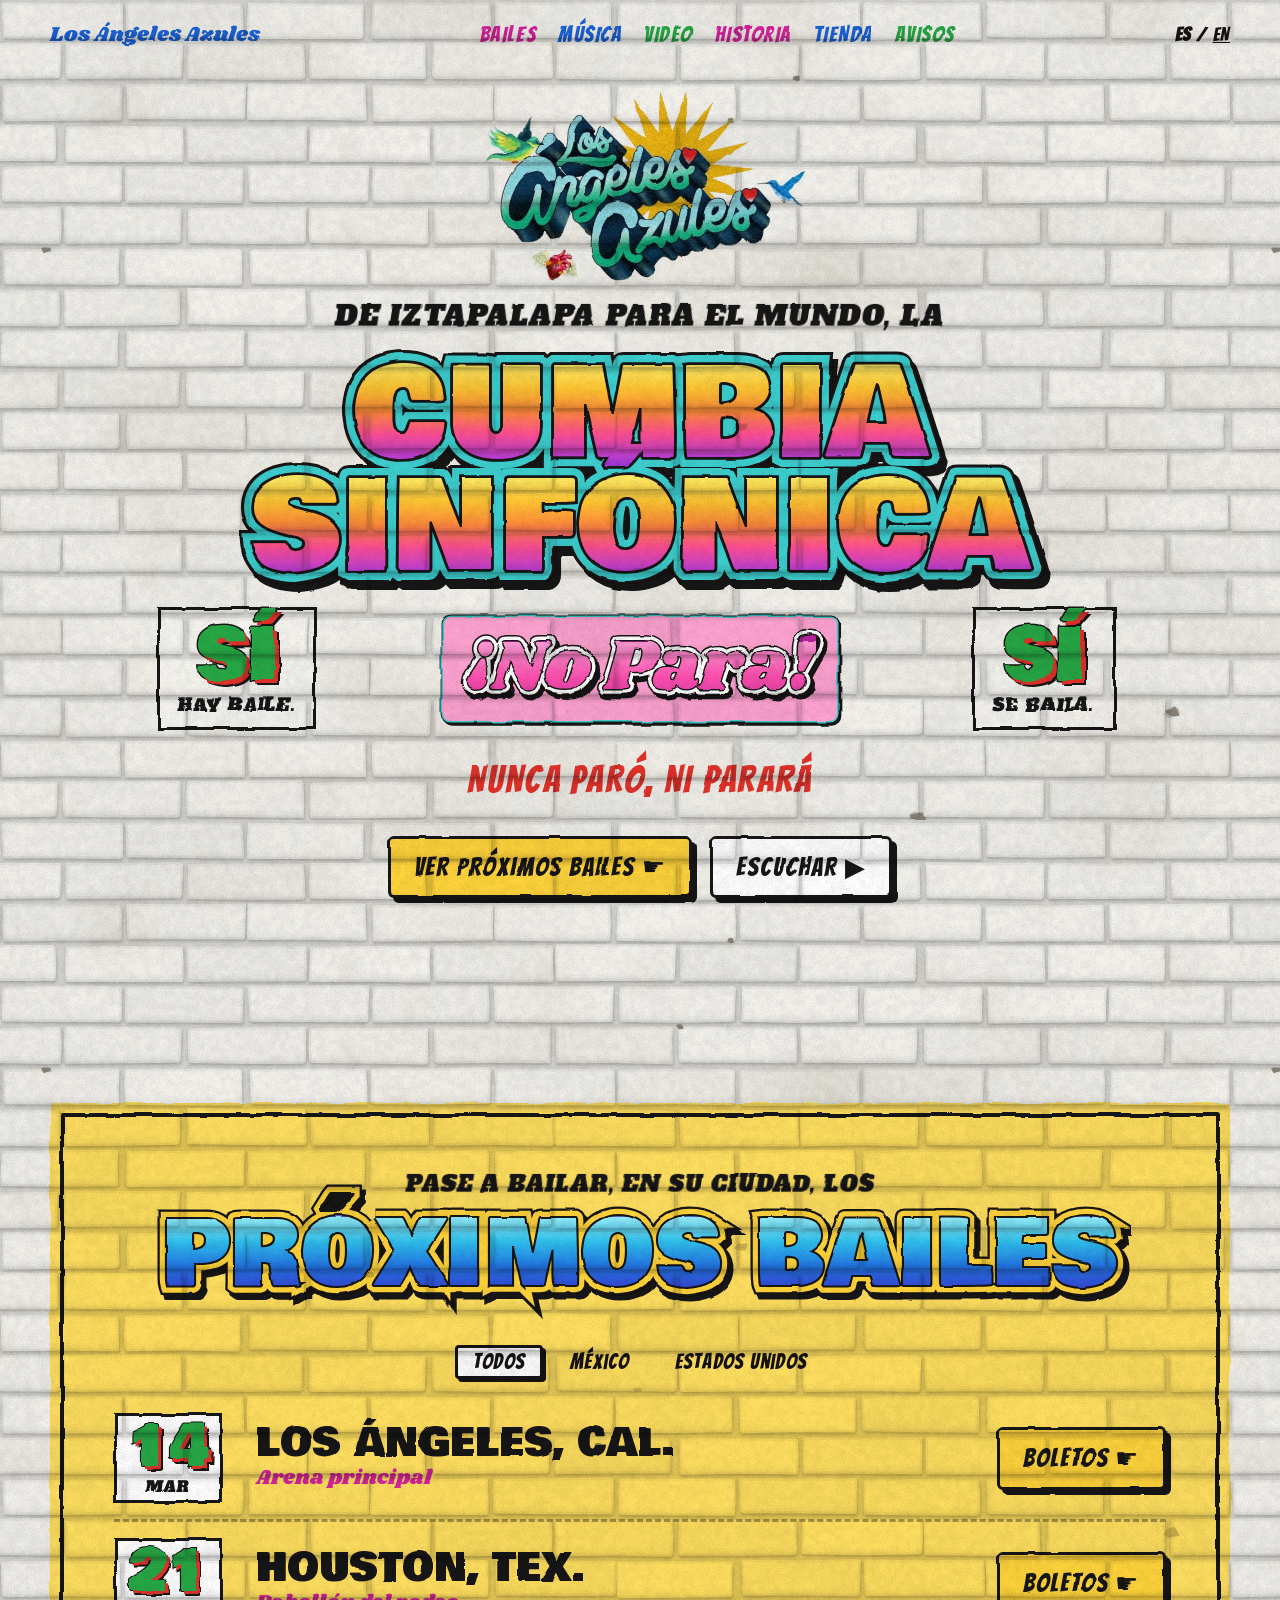
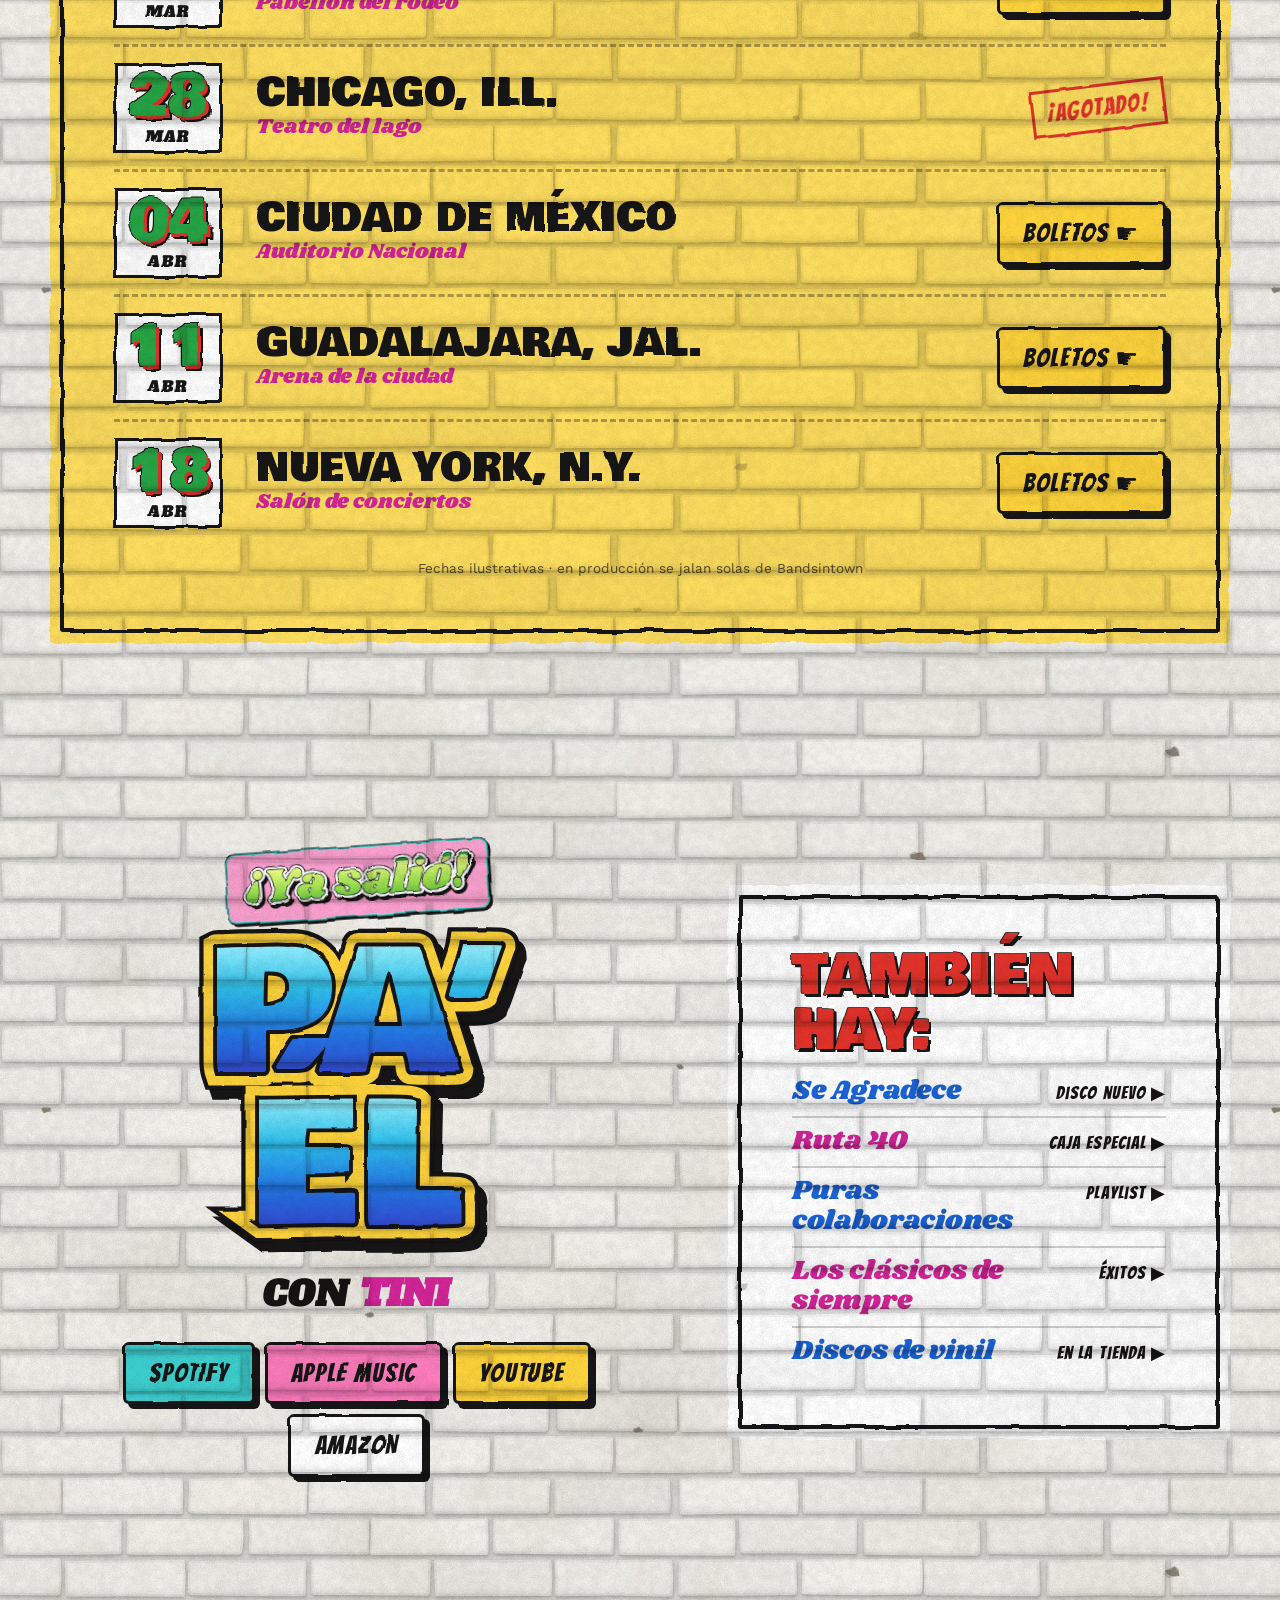
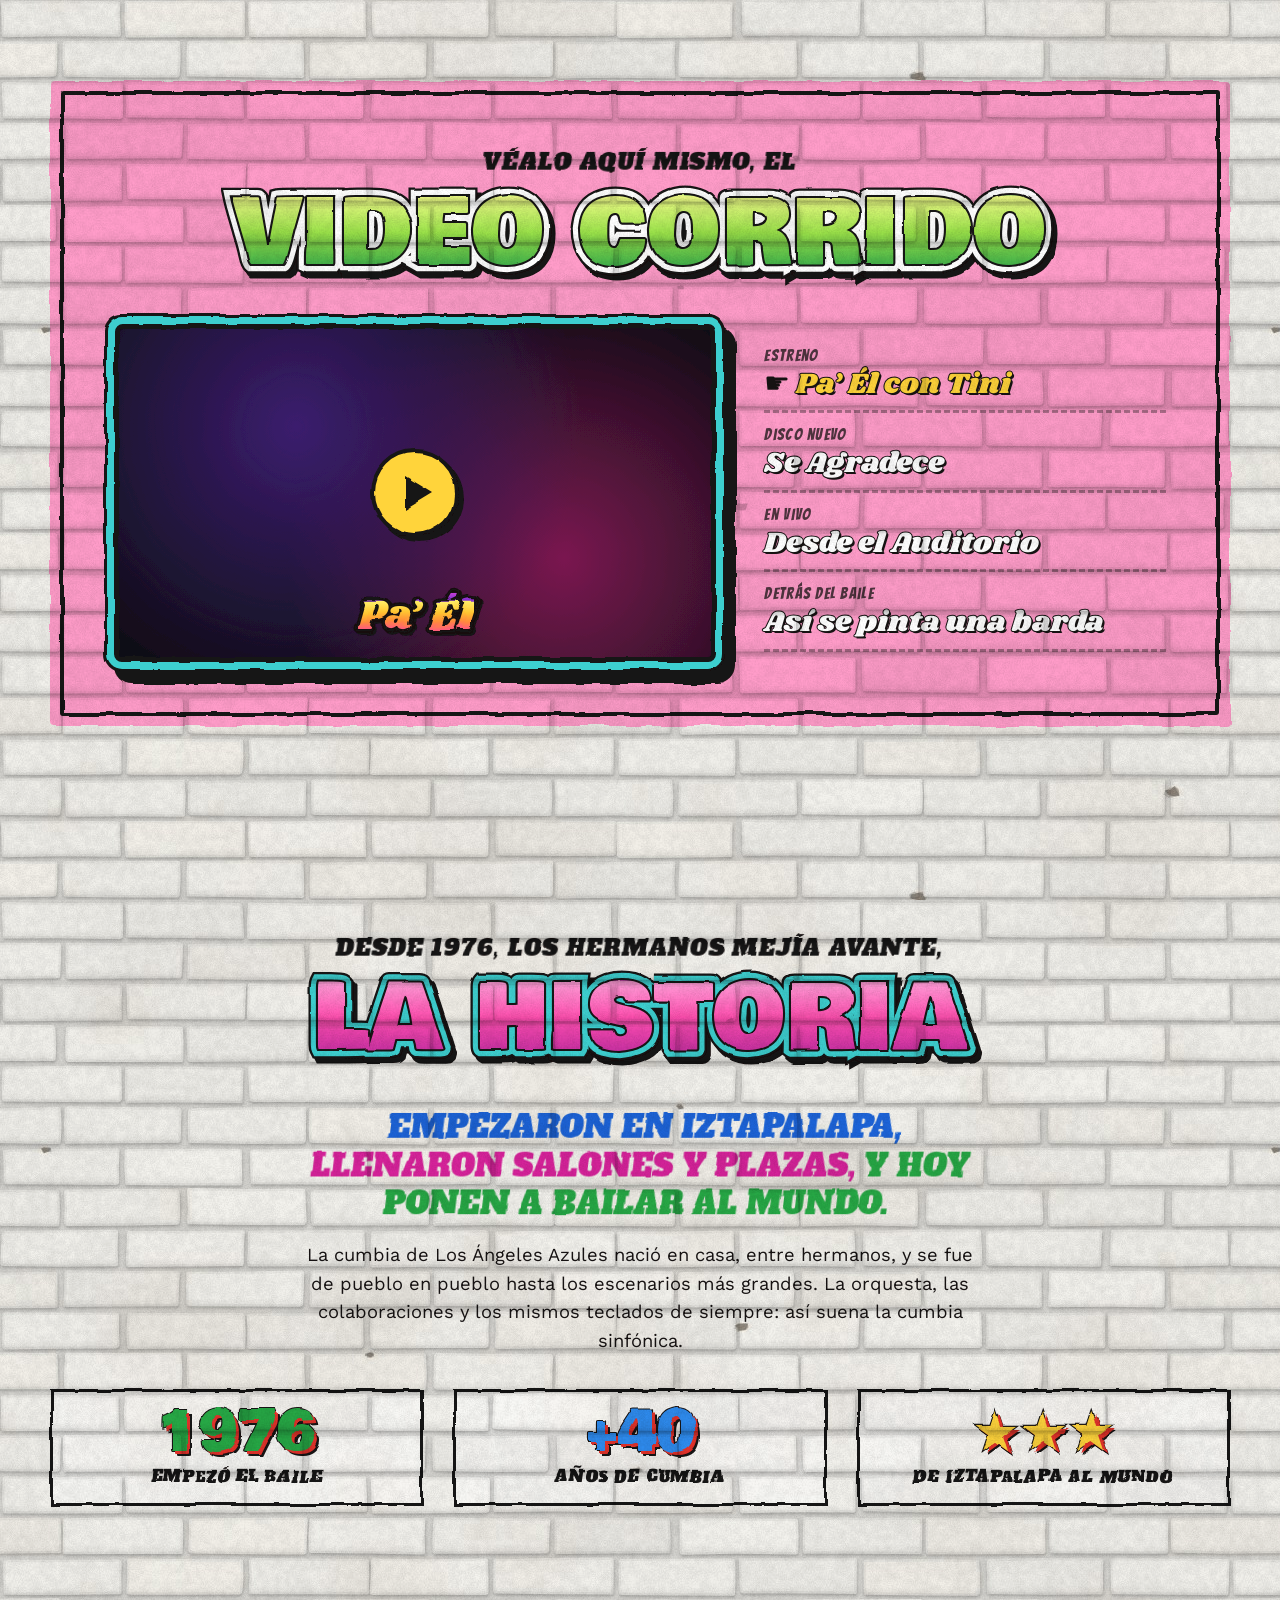
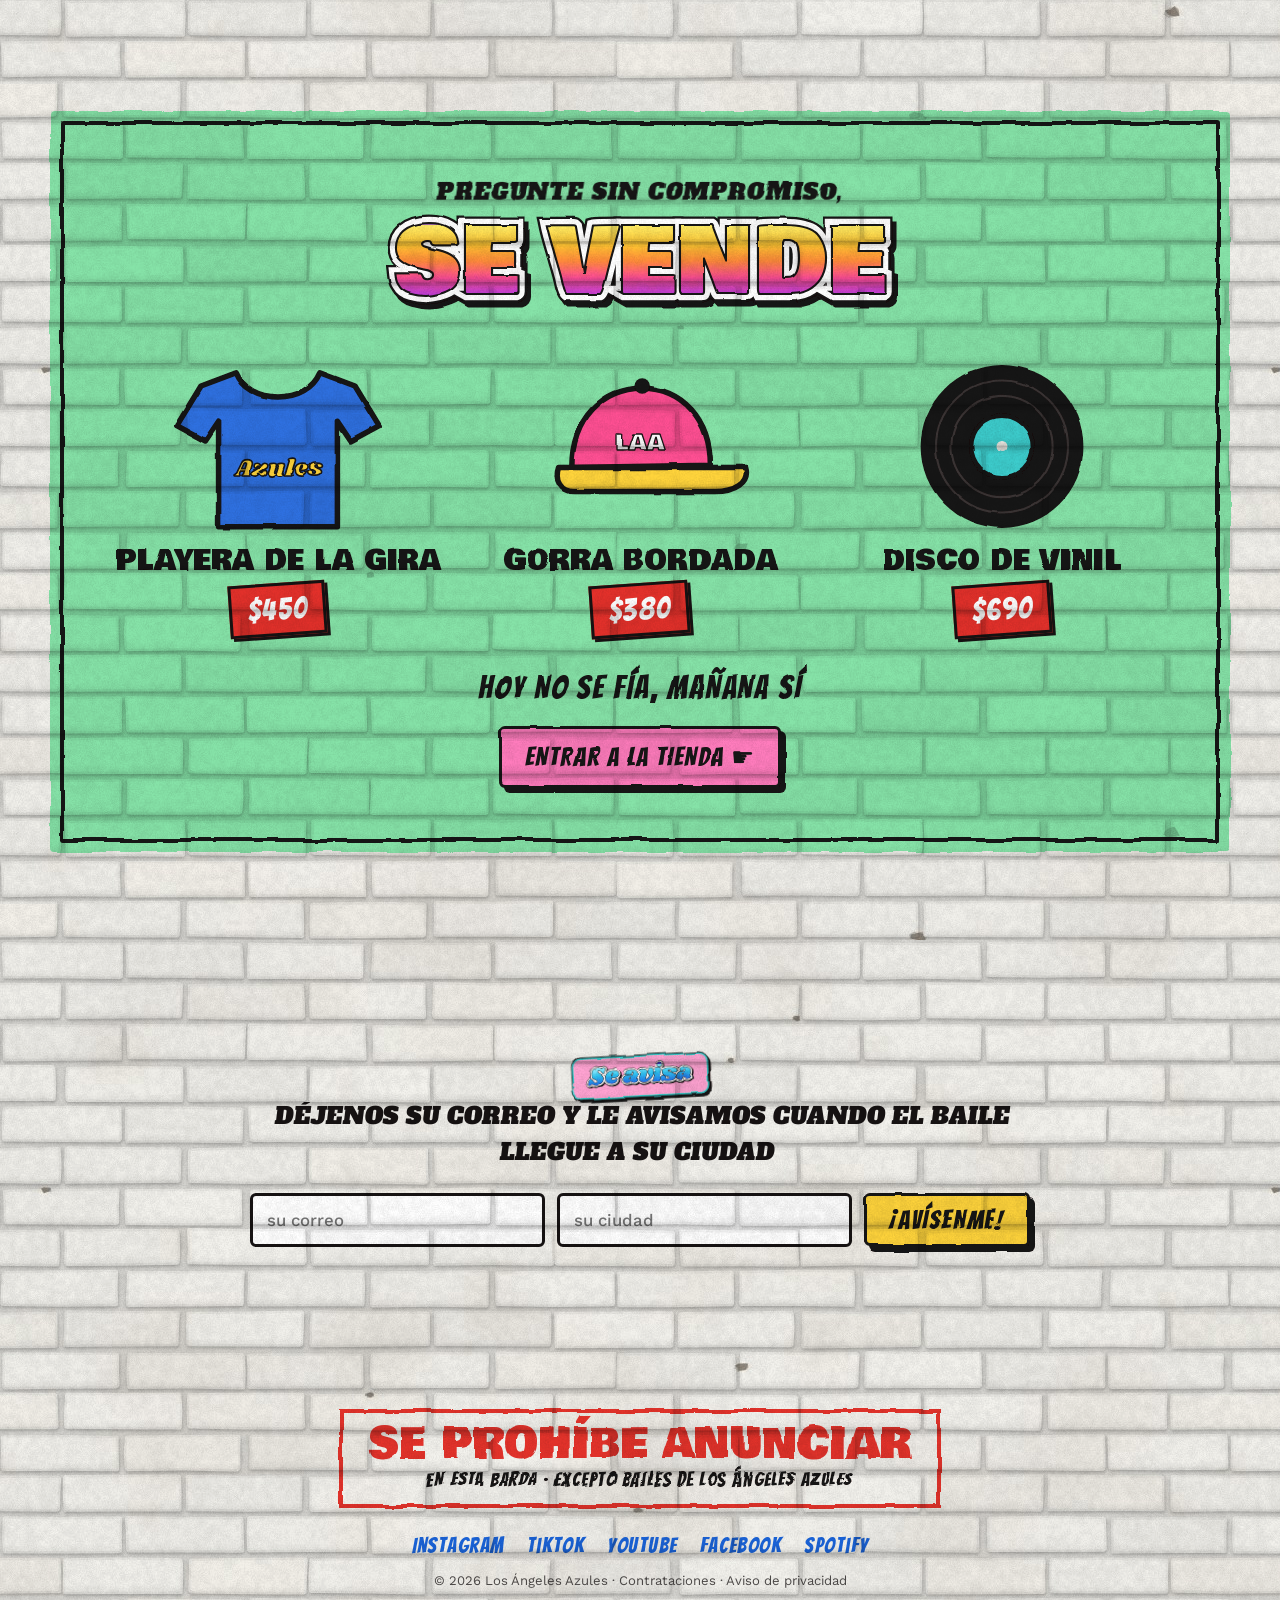
==== propuesta/barda-blanca.html @ 6b28e4bb "Propuesta de rediseño: tres direcciones de rótulo de barda - A: Calle del pueblo (index.html) - B: B" ====
<!doctype html>
<html lang="es">
<head>
<meta charset="utf-8">
<meta name="viewport" content="width=device-width,initial-scale=1">
<title>Los Ángeles Azules · Barda blanca</title>
<meta name="description" content="Propuesta B: rótulo de lettering popular sobre barda encalada.">
<link rel="preconnect" href="https://fonts.googleapis.com">
<link rel="preconnect" href="https://fonts.gstatic.com" crossorigin>
<link href="https://fonts.googleapis.com/css2?family=Alfa+Slab+One&family=Bangers&family=Bowlby+One&family=Shrikhand&family=Work+Sans:wght@400;500;700&display=swap" rel="stylesheet">
<style>
:root{
  --k:#161212; --cian:#3ccfcf; --verde:#27a845; --rojo:#e3302a; --rosa:#ff7cbd; --magenta:#d6249a;
  --morado:#6d2fc0; --amarillo:#ffd43a; --naranja:#ff8a1f; --cal:#f2f0ea;
  --fuego:linear-gradient(180deg,#fff06a 0%,#ffc531 24%,#ff8a3a 44%,#ff4f93 64%,#c03ed6 84%,#7b2fd0 100%);
  --mar:linear-gradient(180deg,#9bf3ff 0%,#2fc3f0 30%,#2377e8 60%,#3b2fc9 100%);
  --rosado:linear-gradient(180deg,#ff9fd8 0%,#ff4fb0 45%,#b5249c 100%);
  --lima:linear-gradient(180deg,#f3ff8a 0%,#9be24a 45%,#1f9e4a 100%);
}
*{box-sizing:border-box;margin:0;padding:0}
html{scroll-behavior:smooth}
body{position:relative;background:var(--cal);color:var(--k);font-family:"Work Sans",system-ui,sans-serif;line-height:1.55;overflow-x:hidden}
.muro-listo body{background:var(--muro) 0 0/var(--tw) var(--th)}
/* el relieve del muro se multiplica sobre todo lo pintado */
.relieve{position:absolute;inset:0;pointer-events:none;z-index:40;mix-blend-mode:multiply}
.muro-listo .relieve{background:var(--relieve) 0 0/var(--tw) var(--th)}
a{color:inherit}
img{max-width:100%;display:block}
.sr{position:absolute;width:1px;height:1px;overflow:hidden;clip:rect(0 0 0 0)}
:focus-visible{outline:4px dashed var(--magenta);outline-offset:4px}

/* ---------- Rótulo por capas ---------- */
.rotulo{--o:.085em;--b:var(--cian);--g:var(--fuego);--lh:.92em;
  display:grid;justify-items:center;text-align:center;font-family:"Bowlby One",sans-serif;font-weight:400;
  text-transform:uppercase;line-height:var(--lh);letter-spacing:.015em;padding:.14em .16em;filter:url(#mano)}
.rotulo>span{grid-area:1/1;position:relative}
.r-sombra{color:var(--k);-webkit-text-stroke:calc(var(--o)*2.5) var(--k);transform:translate(.045em,.06em)}
.r-borde{color:var(--k);-webkit-text-stroke:calc(var(--o)*2.5) var(--k)}
.r-filo{color:var(--b);-webkit-text-stroke:calc(var(--o)*1.9) var(--b)}
.r-linea{color:var(--k);-webkit-text-stroke:calc(var(--o)*.55) var(--k)}
.r-relleno{background:var(--g) 0 .03em/100% var(--lh) repeat-y;-webkit-background-clip:text;background-clip:text;color:transparent}
.rotulo.script{font-family:"Shrikhand",cursive;text-transform:none;letter-spacing:0;--o:.07em;--b:#fff;--g:var(--rosado);--lh:1.1em}
.rotulo.script .r-relleno{background-position:0 .18em}

/* letras de apoyo */
.serif{font-family:"Alfa Slab One",serif;text-transform:uppercase;letter-spacing:.04em;transform:skewX(-9deg);display:inline-block;filter:url(#mano)}
.casual{font-family:"Bangers",cursive;letter-spacing:.06em;text-transform:uppercase;color:var(--rojo);filter:url(#mano)}
.no{font-family:"Bowlby One";color:var(--verde);-webkit-text-stroke:.04em var(--k);paint-order:stroke fill;text-shadow:.06em .06em 0 var(--rojo),.085em .085em 0 var(--k);line-height:1;filter:url(#mano)}

.boton{display:inline-block;font-family:"Bangers";font-size:clamp(1.25rem,2vw,1.6rem);letter-spacing:.07em;text-transform:uppercase;text-decoration:none;
  color:var(--k);background:var(--amarillo);border:3px solid var(--k);padding:.35em .9em .3em;box-shadow:5px 5px 0 var(--k);border-radius:6px;filter:url(#mano);
  transition:transform .15s,box-shadow .15s;cursor:pointer}
.boton:hover{transform:translate(-2px,-2px) rotate(-1deg);box-shadow:8px 8px 0 var(--k)}
.boton.blanco{background:#fff}.boton.rosa{background:var(--rosa)}.boton.cian{background:var(--cian)}

.envoltura{width:min(1180px,100% - 32px);margin-inline:auto}
section{position:relative;padding:clamp(56px,8vw,110px) 0}

/* paneles pintados a mano sobre la barda */
.panel{position:relative;padding:clamp(28px,5vw,64px)}
.panel::before{content:"";position:absolute;inset:0;z-index:-1;background:var(--p,#fff);filter:url(#orilla);border-radius:4px}
.panel.marco::after{content:"";position:absolute;inset:10px;z-index:-1;border:4px solid var(--k);filter:url(#orilla);border-radius:3px;pointer-events:none}

/* ---------- Encabezado ---------- */
.tope{display:flex;align-items:center;justify-content:space-between;gap:20px;padding:18px 0}
.tope nav{display:flex;flex-wrap:wrap;gap:4px 22px}
.tope nav a{font-family:"Bangers";font-size:1.35rem;letter-spacing:.07em;text-decoration:none;text-transform:uppercase;filter:url(#mano)}
.tope nav a:nth-child(3n+1){color:var(--magenta)}.tope nav a:nth-child(3n+2){color:#1a63d8}.tope nav a:nth-child(3n){color:var(--verde)}
.tope nav a:hover{text-decoration:underline;text-decoration-thickness:3px;text-underline-offset:5px}
.idioma{font-family:"Bangers";font-size:1.2rem;letter-spacing:.06em}
.marca-mini{font-family:"Shrikhand";font-size:1.3rem;text-decoration:none;color:#1a63d8;filter:url(#mano)}

/* ---------- Héroe ---------- */
.heroe{text-align:center;padding-top:20px}
.heroe .logo{width:min(330px,62vw);margin:0 auto 6px;filter:url(#mano) drop-shadow(0 0 0 transparent)}
.heroe .serif{font-size:clamp(1rem,2.4vw,1.75rem);color:var(--k)}
.heroe .grande{font-size:clamp(3rem,9.6vw,8.4rem);margin:.02em auto 0}
.heroe .fila{display:grid;grid-template-columns:1fr auto 1fr;align-items:center;gap:20px;margin-top:6px}
.caja{justify-self:center;text-align:center;padding:10px 18px 8px;border:3px solid var(--k);filter:url(#orilla);background:rgba(255,255,255,.35)}
.caja .no{font-size:clamp(2.6rem,5.6vw,4.8rem);display:block}
.caja small{display:block;font-family:"Alfa Slab One";font-size:clamp(.85rem,1.4vw,1.1rem);letter-spacing:.05em;text-transform:uppercase;transform:skewX(-8deg)}
.banda{background:#ffa3d2;border-radius:.45em;padding:.1em .7em .2em;box-shadow:0 0 0 .1em var(--cian),0 0 0 .15em var(--k),.12em .14em 0 .15em var(--k);filter:url(#orilla)}
.heroe .banda .rotulo{font-size:clamp(2.4rem,5.6vw,4.6rem)}
.heroe .casual{font-size:clamp(1.4rem,3vw,2.4rem);margin:.5em 0 .7em}
.ctas{display:flex;gap:18px;justify-content:center;flex-wrap:wrap}
.br-m{display:none}

/* ---------- Bailes ---------- */
.titular{text-align:center;margin-bottom:clamp(20px,3vw,36px)}
.titular .serif{font-size:clamp(.95rem,2vw,1.4rem)}
.titular .rotulo{font-size:clamp(2.4rem,7vw,6rem)}
#bailes .panel{--p:#ffdf5e}
.filtros{display:flex;justify-content:center;gap:10px;flex-wrap:wrap;margin-bottom:18px}
.filtros button{font-family:"Bangers";font-size:1.3rem;letter-spacing:.06em;background:none;border:3px solid transparent;padding:.15em .7em;cursor:pointer;color:var(--k);border-radius:4px}
.filtros button[aria-pressed="true"]{border-color:var(--k);background:#fff;box-shadow:3px 3px 0 var(--k)}
.baile{display:grid;grid-template-columns:auto 1fr auto;align-items:center;gap:clamp(14px,3vw,34px);padding:16px 0;border-bottom:3px dashed rgba(22,18,18,.35)}
.baile:last-child{border-bottom:0}
.fecha{width:clamp(78px,10vw,108px);text-align:center;border:3px solid var(--k);padding:4px 0 2px;background:#fff;filter:url(#orilla)}
.fecha .no{display:block;font-size:clamp(2.2rem,4.6vw,3.4rem)}
.fecha small{display:block;font-family:"Alfa Slab One";text-transform:uppercase;letter-spacing:.08em;font-size:.95rem;transform:skewX(-8deg)}
.baile h3{font-family:"Bowlby One";font-weight:400;text-transform:uppercase;font-size:clamp(1.3rem,3.2vw,2.4rem);line-height:1;filter:url(#mano)}
.baile p{font-family:"Shrikhand";color:var(--magenta);font-size:clamp(1rem,1.8vw,1.3rem)}
.agotado{font-family:"Bangers";font-size:1.5rem;letter-spacing:.06em;color:var(--rojo);border:3px solid var(--rojo);padding:.1em .6em;transform:rotate(-7deg);display:inline-block;filter:url(#mano)}
.nota{text-align:center;font-size:.85rem;opacity:.7;margin-top:14px}

/* ---------- Música ---------- */
.estreno{display:grid;grid-template-columns:1.1fr .9fr;gap:clamp(24px,5vw,70px);align-items:center}
.estreno .izq{text-align:center}
.estreno .banda{display:inline-block;transform:rotate(-4deg)}
.estreno .banda .rotulo{font-size:clamp(1.8rem,3.6vw,2.8rem)}
.estreno .titulo{font-size:clamp(4.6rem,13vw,10.5rem);--g:var(--mar);--b:var(--amarillo)}
.estreno .con{font-family:"Alfa Slab One";font-size:clamp(1.3rem,3vw,2.2rem);text-transform:uppercase;transform:skewX(-9deg);display:inline-block}
.estreno .con b{color:var(--magenta)}
.plataformas{display:flex;flex-wrap:wrap;gap:10px;justify-content:center;margin-top:20px}
.lista{--p:#fff}
.lista h3{font-family:"Bowlby One";font-weight:400;text-transform:uppercase;font-size:clamp(2.2rem,5vw,3.4rem);line-height:1;color:var(--rojo);-webkit-text-stroke:.03em var(--k);paint-order:stroke fill;text-shadow:.05em .05em 0 var(--k);filter:url(#mano)}
.lista ul{list-style:none;margin-top:10px}
.lista li a{display:flex;justify-content:space-between;align-items:baseline;gap:10px;padding:9px 0;text-decoration:none;border-bottom:2px solid rgba(22,18,18,.2)}
.lista li:last-child a{border:0}
.lista li span{font-family:"Shrikhand";font-size:clamp(1.25rem,2.4vw,1.7rem);line-height:1.1}
.lista li:nth-child(odd) span{color:#1a63d8}.lista li:nth-child(even) span{color:var(--magenta)}
.lista li em{font-style:normal;font-family:"Bangers";letter-spacing:.06em;font-size:1.1rem;white-space:nowrap}
.lista li a:hover span{text-decoration:underline}

/* ---------- Video ---------- */
#video .panel{--p:#ff9cc9}
.video-grid{display:grid;grid-template-columns:1.5fr 1fr;gap:clamp(20px,4vw,48px);align-items:center}
.pantalla{position:relative;z-index:45;aspect-ratio:16/9;background:#0f0d14;border:5px solid var(--k);box-shadow:0 0 0 7px var(--cian),0 0 0 10px var(--k),10px 12px 0 10px var(--k);border-radius:8px;overflow:hidden;display:grid;place-items:center;filter:url(#orilla)}
.pantalla::before{content:"";position:absolute;inset:0;background:radial-gradient(circle at 30% 30%,#3b1d6e,transparent 60%),radial-gradient(circle at 75% 70%,#7a1650,transparent 55%)}
.pantalla .play{position:relative;width:88px;height:88px;border-radius:50%;background:var(--amarillo);border:4px solid var(--k);display:grid;place-items:center;cursor:pointer;box-shadow:5px 5px 0 var(--k)}
.pantalla .play::after{content:"";border-left:28px solid var(--k);border-top:17px solid transparent;border-bottom:17px solid transparent;margin-left:8px}
.pantalla .rotulo{position:absolute;left:0;right:0;bottom:12px;font-size:clamp(1.6rem,3.4vw,2.6rem)}
.videos{list-style:none}
.videos button{width:100%;text-align:left;background:none;border:0;cursor:pointer;padding:10px 0;border-bottom:3px dashed rgba(22,18,18,.35);color:var(--k);font:inherit}
.videos small{display:block;font-family:"Bangers";letter-spacing:.08em;font-size:1rem;color:var(--k);opacity:.75}
.videos b{display:block;font-family:"Shrikhand";font-weight:400;font-size:clamp(1.3rem,2.6vw,1.8rem);line-height:1.1;color:#fff;-webkit-text-stroke:.07em var(--k);paint-order:stroke fill;text-shadow:.06em .07em 0 var(--k)}
.videos button[aria-current="true"] b{color:var(--amarillo)}
.videos button[aria-current="true"] b::before{content:"☛ ";-webkit-text-stroke:0;color:var(--k);text-shadow:none}

/* ---------- Historia ---------- */
.historia{text-align:center}
.historia .texto{max-width:62ch;margin:0 auto;font-size:clamp(1.02rem,1.6vw,1.15rem)}
.historia .linea-pintada{font-family:"Alfa Slab One";text-transform:uppercase;font-size:clamp(1.15rem,2.6vw,1.9rem);line-height:1.25;transform:skewX(-7deg);margin:0 auto 18px;max-width:30ch;filter:url(#mano)}
.historia .linea-pintada span:nth-child(1){color:#1a63d8}.historia .linea-pintada span:nth-child(2){color:var(--magenta)}.historia .linea-pintada span:nth-child(3){color:var(--verde)}
.datos{display:grid;grid-template-columns:repeat(3,1fr);gap:clamp(12px,3vw,30px);margin-top:34px}
.dato{border:3px solid var(--k);padding:14px 10px;filter:url(#orilla);background:rgba(255,255,255,.4)}
.dato .no{font-size:clamp(1.9rem,4.4vw,3.4rem);display:block}
.dato:nth-child(2) .no{color:#2f8cf0}.dato:nth-child(3) .no{color:var(--amarillo)}
.dato small{display:block;font-family:"Alfa Slab One";text-transform:uppercase;font-size:clamp(.78rem,1.3vw,.98rem);letter-spacing:.05em;transform:skewX(-8deg);margin-top:4px}

/* ---------- Tienda ---------- */
#tienda .panel{--p:#86e3a8}
.productos{display:grid;grid-template-columns:repeat(3,1fr);gap:clamp(14px,3vw,34px)}
.producto{text-align:center;text-decoration:none;display:block}
.producto svg{width:100%;height:auto;max-width:220px;margin:0 auto;filter:url(#mano)}
.producto h3{font-family:"Bowlby One";font-weight:400;text-transform:uppercase;font-size:clamp(1.1rem,2.4vw,1.7rem);line-height:1;filter:url(#mano)}
.precio{display:inline-block;font-family:"Bangers";font-size:clamp(1.3rem,2.6vw,1.9rem);letter-spacing:.05em;color:#fff;background:var(--rojo);border:3px solid var(--k);padding:0 .5em;margin-top:8px;transform:rotate(-4deg);box-shadow:3px 3px 0 var(--k)}
.tienda-pie{text-align:center;margin-top:28px}
.tienda-pie .casual{font-size:clamp(1.3rem,2.6vw,2rem);color:var(--k);margin-bottom:12px}

/* ---------- Aviso ---------- */
.aviso{text-align:center;max-width:780px;margin:0 auto}
.aviso p.intro{font-family:"Alfa Slab One";text-transform:uppercase;font-size:clamp(1rem,2.2vw,1.45rem);transform:skewX(-7deg);margin:4px 0 22px}
.forma{display:grid;grid-template-columns:1fr 1fr auto;gap:12px}
.forma input,.forma select{font:500 1.05rem "Work Sans";padding:14px;border:3px solid var(--k);background:#fff;border-radius:6px;min-width:0;color:var(--k)}
.forma .ok-msj{display:none}
.forma.ok>*{display:none}
.forma.ok .ok-msj{display:block;grid-column:1/-1;font-family:"Shrikhand";font-size:1.8rem;color:var(--verde)}

/* ---------- Pie ---------- */
.pie{padding:60px 0 calc(40px + env(safe-area-inset-bottom));text-align:center}
.prohibido{display:inline-block;border:4px solid var(--rojo);padding:10px 26px;filter:url(#orilla)}
.prohibido b{display:block;font-family:"Bowlby One";font-weight:400;font-size:clamp(1.3rem,3.4vw,2.6rem);color:var(--rojo);line-height:1;text-transform:uppercase}
.prohibido small{font-family:"Bangers";font-size:1.2rem;letter-spacing:.08em}
.redes{display:flex;justify-content:center;flex-wrap:wrap;gap:8px 22px;margin:22px 0 8px}
.redes a{font-family:"Bangers";font-size:1.3rem;letter-spacing:.07em;text-decoration:none;color:#1a63d8}
.legal{font-size:.82rem;opacity:.75}

/* ---------- Barra móvil ---------- */
.tabbar{display:none}
@media (max-width:700px){
  .tope nav,.tope .idioma{display:none}
  .tope{justify-content:center}
  .br-m{display:block}
  .heroe .fila{grid-template-columns:1fr 1fr;gap:12px}
  .heroe .fila .banda{grid-column:1/-1;grid-row:1;justify-self:center}
  .estreno,.video-grid{grid-template-columns:1fr}
  .baile{grid-template-columns:auto 1fr}
  .baile .accion{grid-column:2}
  .forma{grid-template-columns:1fr}
  .productos{grid-template-columns:1fr 1fr}
  .productos .producto:last-child{grid-column:1/-1}
  .datos{grid-template-columns:1fr}
  body{padding-bottom:76px}
  .tabbar{display:grid;grid-template-columns:repeat(5,1fr);position:fixed;left:0;right:0;bottom:0;z-index:60;background:#fff;border-top:3px solid var(--k);padding:6px 4px calc(6px + env(safe-area-inset-bottom))}
  .tabbar a{display:flex;flex-direction:column;align-items:center;gap:1px;text-decoration:none;font-family:"Bangers";letter-spacing:.06em;font-size:.95rem}
  .tabbar a i{font-style:normal;font-size:1.2rem;line-height:1}
  .tabbar .sello{margin-top:-26px}
  .tabbar .sello i{width:56px;height:56px;border-radius:50%;background:var(--amarillo);border:3px solid var(--k);display:grid;place-items:center;box-shadow:3px 3px 0 var(--k);font-size:1.5rem}
}
@media (prefers-reduced-motion:reduce){html{scroll-behavior:auto}.boton{transition:none}}
</style>
</head>
<body>
<svg width="0" height="0" style="position:absolute" aria-hidden="true">
  <filter id="mano" x="-5%" y="-10%" width="110%" height="120%"><feTurbulence type="fractalNoise" baseFrequency=".045" numOctaves="2" seed="4"/><feDisplacementMap in="SourceGraphic" scale="2.6" xChannelSelector="R" yChannelSelector="G"/></filter>
  <filter id="orilla" x="-3%" y="-3%" width="106%" height="106%"><feTurbulence type="fractalNoise" baseFrequency=".03" numOctaves="3" seed="9"/><feDisplacementMap in="SourceGraphic" scale="5" xChannelSelector="R" yChannelSelector="G"/></filter>
</svg>

<div class="envoltura">
  <header class="tope">
    <a class="marca-mini" href="#inicio">Los Ángeles Azules</a>
    <nav aria-label="Principal">
      <a href="#bailes">Bailes</a><a href="#musica">Música</a><a href="#video">Video</a><a href="#historia">Historia</a><a href="#tienda">Tienda</a><a href="#aviso">Avisos</a>
    </nav>
    <div class="idioma"><b>ES</b> / <a href="#">EN</a></div>
  </header>
</div>

<main>
<section id="inicio" class="heroe">
  <div class="envoltura">
    <h1 class="sr">Los Ángeles Azules, cumbia sinfónica de Iztapalapa para el mundo</h1>
    <img class="logo" src="assets/logo-laa.webp" alt="Los Ángeles Azules">
    <p class="serif">De Iztapalapa para el mundo, la</p>
    <p class="rotulo grande" aria-hidden="true">Cumbia <br class="br-m">Sinfónica</p>
    <div class="fila">
      <div class="caja"><span class="no">SÍ</span><small>hay baile.</small></div>
      <div class="banda"><p class="rotulo script">¡No Para!</p></div>
      <div class="caja"><span class="no">SÍ</span><small>se baila.</small></div>
    </div>
    <p class="casual">Nunca paró, ni parará</p>
    <div class="ctas">
      <a class="boton" href="#bailes">Ver próximos bailes ☛</a>
      <a class="boton blanco" href="#musica">Escuchar ▶</a>
    </div>
  </div>
</section>

<section id="bailes">
  <div class="envoltura">
    <div class="panel marco">
      <div class="titular">
        <p class="serif">Pase a bailar, en su ciudad, los</p>
        <h2 class="rotulo" style="--g:var(--mar);--b:var(--amarillo)">Próximos bailes</h2>
      </div>
      <div class="filtros" role="group" aria-label="Filtrar por país">
        <button aria-pressed="true" data-f="todos">Todos</button><button aria-pressed="false" data-f="mx">México</button><button aria-pressed="false" data-f="us">Estados Unidos</button>
      </div>
      <div id="fechas"></div>
      <p class="nota">Fechas ilustrativas · en producción se jalan solas de Bandsintown</p>
    </div>
  </div>
</section>

<section id="musica">
  <div class="envoltura estreno">
    <div class="izq">
      <div class="banda"><p class="rotulo script" style="--g:var(--lima)">¡Ya salió!</p></div>
      <h2 class="rotulo titulo">Pa’ Él</h2>
      <p class="con">con <b>Tini</b></p>
      <div class="plataformas">
        <a class="boton cian" href="#">Spotify</a><a class="boton rosa" href="#">Apple Music</a><a class="boton" href="#">YouTube</a><a class="boton blanco" href="#">Amazon</a>
      </div>
    </div>
    <div class="panel marco lista">
      <h3>También hay:</h3>
      <ul id="hay"></ul>
    </div>
  </div>
</section>

<section id="video">
  <div class="envoltura">
    <div class="panel marco">
      <div class="titular">
        <p class="serif">Véalo aquí mismo, el</p>
        <h2 class="rotulo" style="--g:var(--lima);--b:#fff">Video corrido</h2>
      </div>
      <div class="video-grid">
        <div class="pantalla"><button class="play" aria-label="Reproducir video"></button><p class="rotulo script" id="pantalla-t" style="--g:var(--fuego);--b:var(--k)">Pa’ Él</p></div>
        <ol class="videos" id="videos"></ol>
      </div>
    </div>
  </div>
</section>

<section id="historia">
  <div class="envoltura historia">
    <div class="titular">
      <p class="serif">Desde 1976, los hermanos Mejía Avante,</p>
      <h2 class="rotulo" style="--g:var(--rosado)">La historia</h2>
    </div>
    <p class="linea-pintada"><span>Empezaron en Iztapalapa,</span> <span>llenaron salones y plazas,</span> <span>y hoy ponen a bailar al mundo.</span></p>
    <p class="texto">La cumbia de Los Ángeles Azules nació en casa, entre hermanos, y se fue de pueblo en pueblo hasta los escenarios más grandes. La orquesta, las colaboraciones y los mismos teclados de siempre: así suena la cumbia sinfónica.</p>
    <div class="datos">
      <div class="dato"><span class="no">1976</span><small>empezó el baile</small></div>
      <div class="dato"><span class="no">+40</span><small>años de cumbia</small></div>
      <div class="dato"><span class="no">★★★</span><small>de Iztapalapa al mundo</small></div>
    </div>
  </div>
</section>

<section id="tienda">
  <div class="envoltura">
    <div class="panel marco">
      <div class="titular">
        <p class="serif">Pregunte sin compromiso,</p>
        <h2 class="rotulo" style="--g:var(--fuego);--b:#fff">Se vende</h2>
      </div>
      <div class="productos">
        <a class="producto" href="#">
          <svg viewBox="0 0 200 170" aria-hidden="true"><path d="M62 18 30 30 8 66l26 14 12-18v96h108V62l12 18 26-14-22-36-32-12c-6 14-20 22-38 22S68 32 62 18Z" fill="#2f6fe0" stroke="#161212" stroke-width="5" stroke-linejoin="round"/><text x="100" y="112" text-anchor="middle" font-family="Shrikhand" font-size="22" fill="#ffd43a" stroke="#161212" stroke-width="1.5">Azules</text></svg>
          <h3>Playera de la gira</h3><span class="precio">$450</span>
        </a>
        <a class="producto" href="#">
          <svg viewBox="0 0 200 170" aria-hidden="true"><path d="M38 104c0-44 28-72 64-72s62 28 62 70Z" fill="#ff4f93" stroke="#161212" stroke-width="5"/><path d="M26 104h170c4 14-10 22-28 22H40c-12 0-18-10-14-22Z" fill="#ffd43a" stroke="#161212" stroke-width="5" stroke-linejoin="round"/><circle cx="102" cy="30" r="7" fill="#161212"/><text x="100" y="88" text-anchor="middle" font-family="Bowlby One" font-size="20" fill="#fff" stroke="#161212" stroke-width="1.2">LAA</text></svg>
          <h3>Gorra bordada</h3><span class="precio">$380</span>
        </a>
        <a class="producto" href="#">
          <svg viewBox="0 0 200 170" aria-hidden="true"><circle cx="100" cy="85" r="74" fill="#161212"/><circle cx="100" cy="85" r="60" fill="none" stroke="#3a3434" stroke-width="2"/><circle cx="100" cy="85" r="46" fill="none" stroke="#3a3434" stroke-width="2"/><circle cx="100" cy="85" r="28" fill="#3ccfcf" stroke="#161212" stroke-width="4"/><circle cx="100" cy="85" r="5" fill="#f2f0ea"/></svg>
          <h3>Disco de vinil</h3><span class="precio">$690</span>
        </a>
      </div>
      <div class="tienda-pie"><p class="casual">Hoy no se fía, mañana sí</p><a class="boton rosa" href="#">Entrar a la tienda ☛</a></div>
    </div>
  </div>
</section>

<section id="aviso">
  <div class="envoltura aviso">
    <div class="banda" style="display:inline-block;transform:rotate(-3deg)"><h2 class="rotulo script" style="--g:var(--mar)">Se avisa</h2></div>
    <p class="intro">Déjenos su correo y le avisamos cuando el baile llegue a su ciudad</p>
    <form class="forma" id="forma" novalidate>
      <label class="sr" for="correo">Correo</label><input id="correo" type="email" placeholder="su correo" autocomplete="email">
      <label class="sr" for="ciudad">Ciudad</label><input id="ciudad" placeholder="su ciudad" autocomplete="address-level2">
      <button class="boton" type="submit">¡Avísenme!</button>
      <p class="ok-msj">¡Anotado! Nos vemos en el baile.</p>
    </form>
  </div>
</section>
</main>

<footer class="pie envoltura">
  <div class="prohibido"><b>Se prohíbe anunciar</b><small>en esta barda · excepto bailes de Los Ángeles Azules</small></div>
  <nav class="redes" aria-label="Redes"><a href="#">Instagram</a><a href="#">TikTok</a><a href="#">YouTube</a><a href="#">Facebook</a><a href="#">Spotify</a></nav>
  <p class="legal">© 2026 Los Ángeles Azules · Contrataciones · Aviso de privacidad</p>
</footer>

<nav class="tabbar" aria-label="Navegación móvil">
  <a href="#inicio"><i>⌂</i>Inicio</a><a href="#bailes"><i>★</i>Bailes</a><a class="sello" href="#tienda"><i>$</i>Tienda</a><a href="#musica"><i>♫</i>Música</a><a href="#video"><i>▶</i>Video</a>
</nav>

<div class="relieve" aria-hidden="true"></div>

<script src="assets/barda.js"></script>
<script>
Barda.rotulos();
Barda.aplica({seed:11,pintura:[243,241,235],varia:5,manchas:1.1,junta:.87,sombra:.22,bisel:.045,grano:.22,ruido:14,chips:.035,chipColor:[168,156,140],bw:118,bh:36,j:5});

const fechas=[
 {d:'14',m:'Mar',c:'Los Ángeles, Cal.',v:'Arena principal',p:'us'},
 {d:'21',m:'Mar',c:'Houston, Tex.',v:'Pabellón del rodeo',p:'us'},
 {d:'28',m:'Mar',c:'Chicago, Ill.',v:'Teatro del lago',p:'us',ago:true},
 {d:'04',m:'Abr',c:'Ciudad de México',v:'Auditorio Nacional',p:'mx'},
 {d:'11',m:'Abr',c:'Guadalajara, Jal.',v:'Arena de la ciudad',p:'mx'},
 {d:'18',m:'Abr',c:'Nueva York, N.Y.',v:'Salón de conciertos',p:'us'}];
const cont=document.getElementById('fechas');
function pinta(f){cont.innerHTML=fechas.filter(x=>f==='todos'||x.p===f).map(x=>`
  <div class="baile"><div class="fecha"><span class="no">${x.d}</span><small>${x.m}</small></div>
  <div><h3>${x.c}</h3><p>${x.v}</p></div>
  <div class="accion">${x.ago?'<span class="agotado">¡Agotado!</span>':'<a class="boton" href="#">Boletos ☛</a>'}</div></div>`).join('');}
pinta('todos');
document.querySelectorAll('.filtros button').forEach(b=>b.addEventListener('click',()=>{
  document.querySelectorAll('.filtros button').forEach(o=>o.setAttribute('aria-pressed','false'));b.setAttribute('aria-pressed','true');pinta(b.dataset.f);}));

const hay=[['Se Agradece','disco nuevo'],['Ruta 40','caja especial'],['Puras colaboraciones','playlist'],['Los clásicos de siempre','éxitos'],['Discos de vinil','en la tienda']];
document.getElementById('hay').innerHTML=hay.map(h=>`<li><a href="#"><span>${h[0]}</span><em>${h[1]} ▶</em></a></li>`).join('');

const vids=[{n:'Estreno',t:'Pa’ Él con Tini'},{n:'Disco nuevo',t:'Se Agradece'},{n:'En vivo',t:'Desde el Auditorio'},{n:'Detrás del baile',t:'Así se pinta una barda'}];
const ol=document.getElementById('videos');
ol.innerHTML=vids.map((v,i)=>`<li><button ${i?'':'aria-current="true"'} data-i="${i}"><small>${v.n}</small><b>${v.t}</b></button></li>`).join('');
ol.addEventListener('click',e=>{const b=e.target.closest('button');if(!b)return;
  ol.querySelectorAll('button').forEach(x=>x.removeAttribute('aria-current'));b.setAttribute('aria-current','true');
  const t=document.getElementById('pantalla-t');t.classList.remove('hecho');t.textContent=vids[b.dataset.i].t.split(' con ')[0];Barda.rotulos();});

document.getElementById('forma').addEventListener('submit',e=>{e.preventDefault();
  const c=document.getElementById('correo');if(!c.value.includes('@')){c.focus();c.style.borderColor='var(--rojo)';return;}
  e.target.classList.add('ok');});
</script>
</body>
</html>
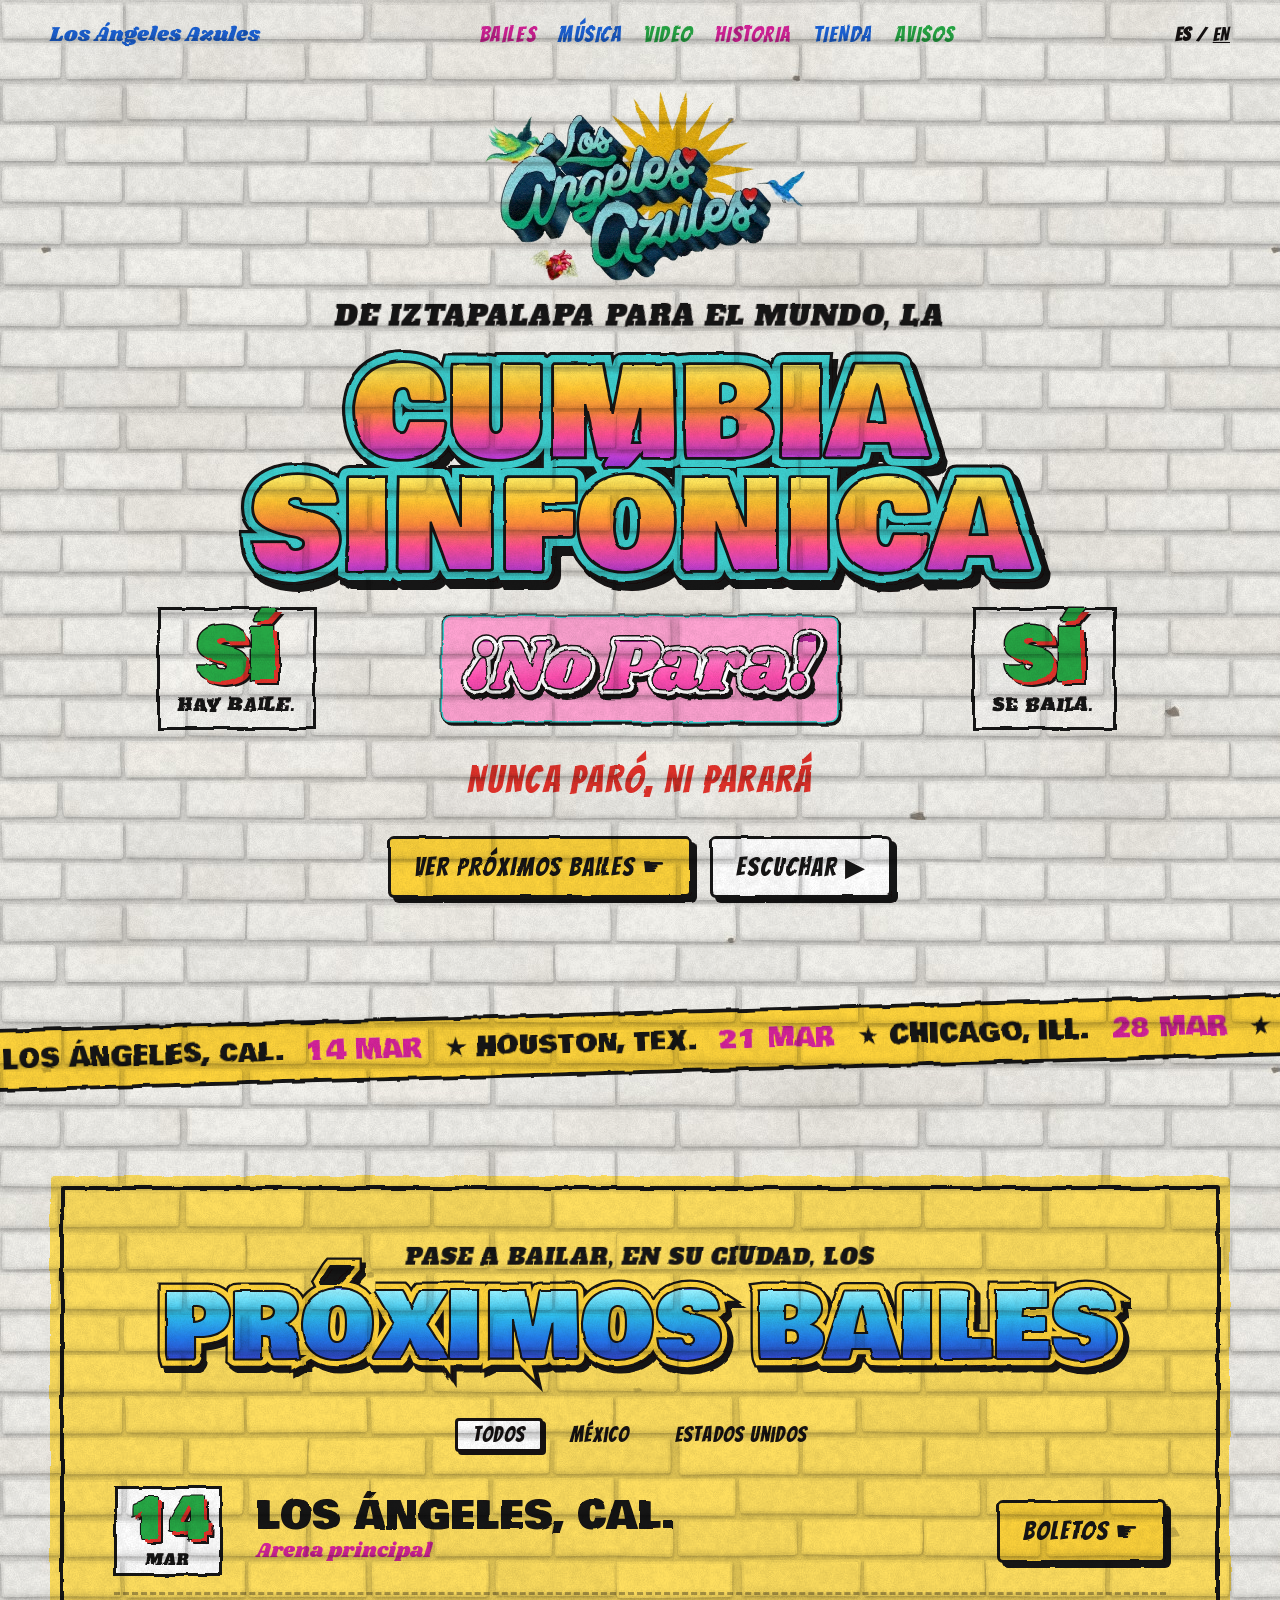
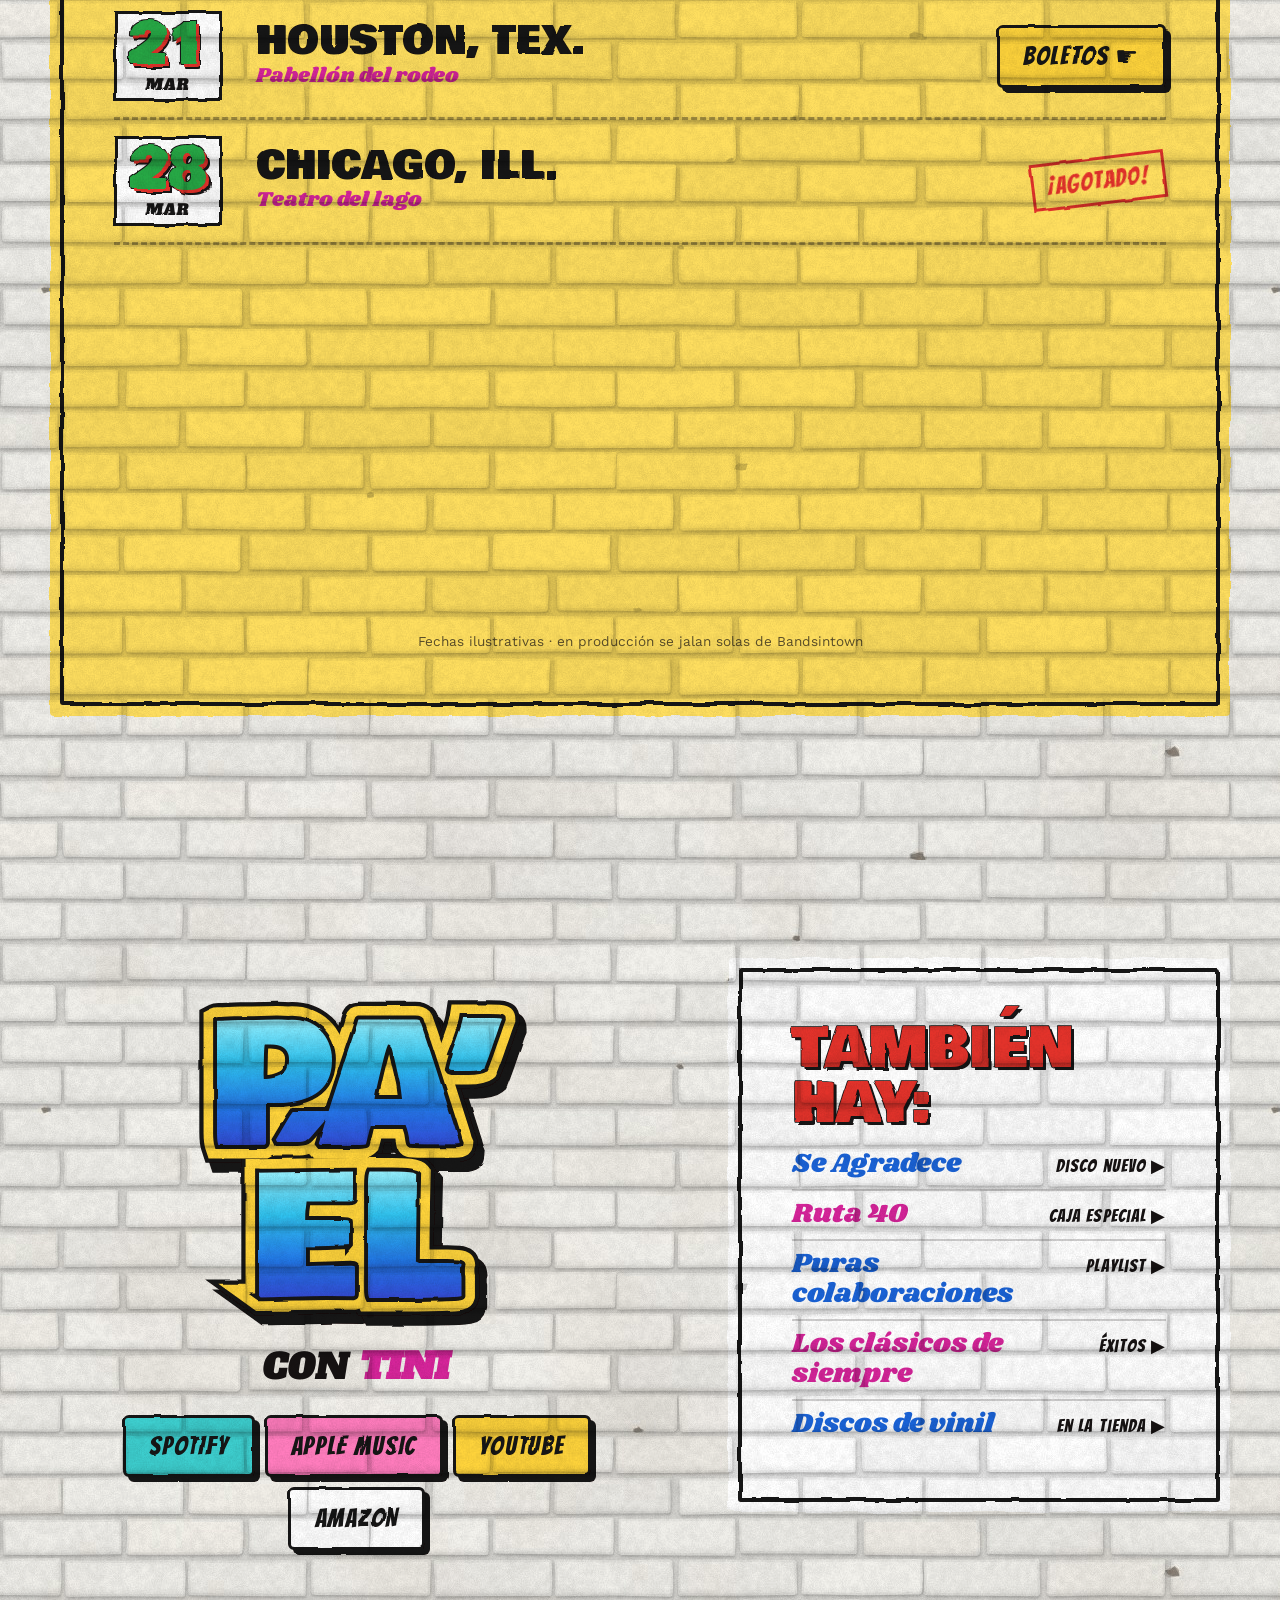
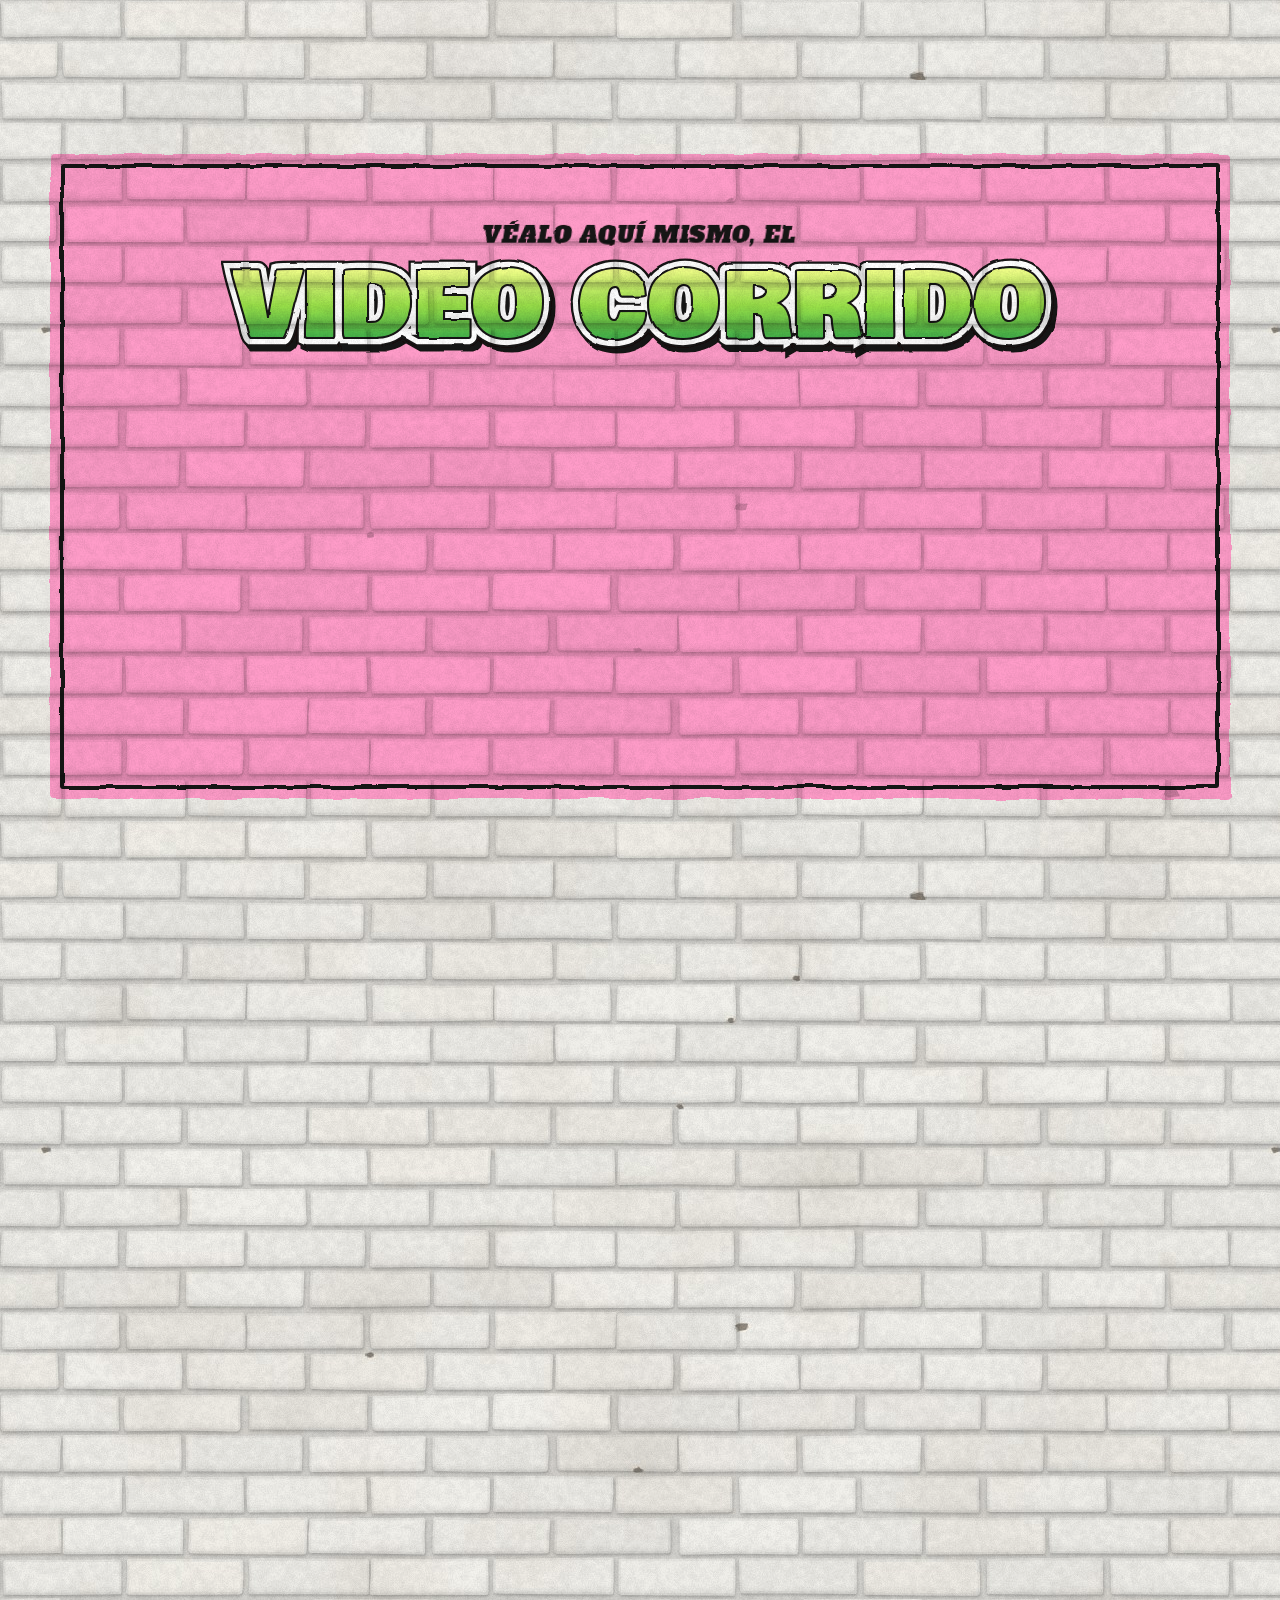
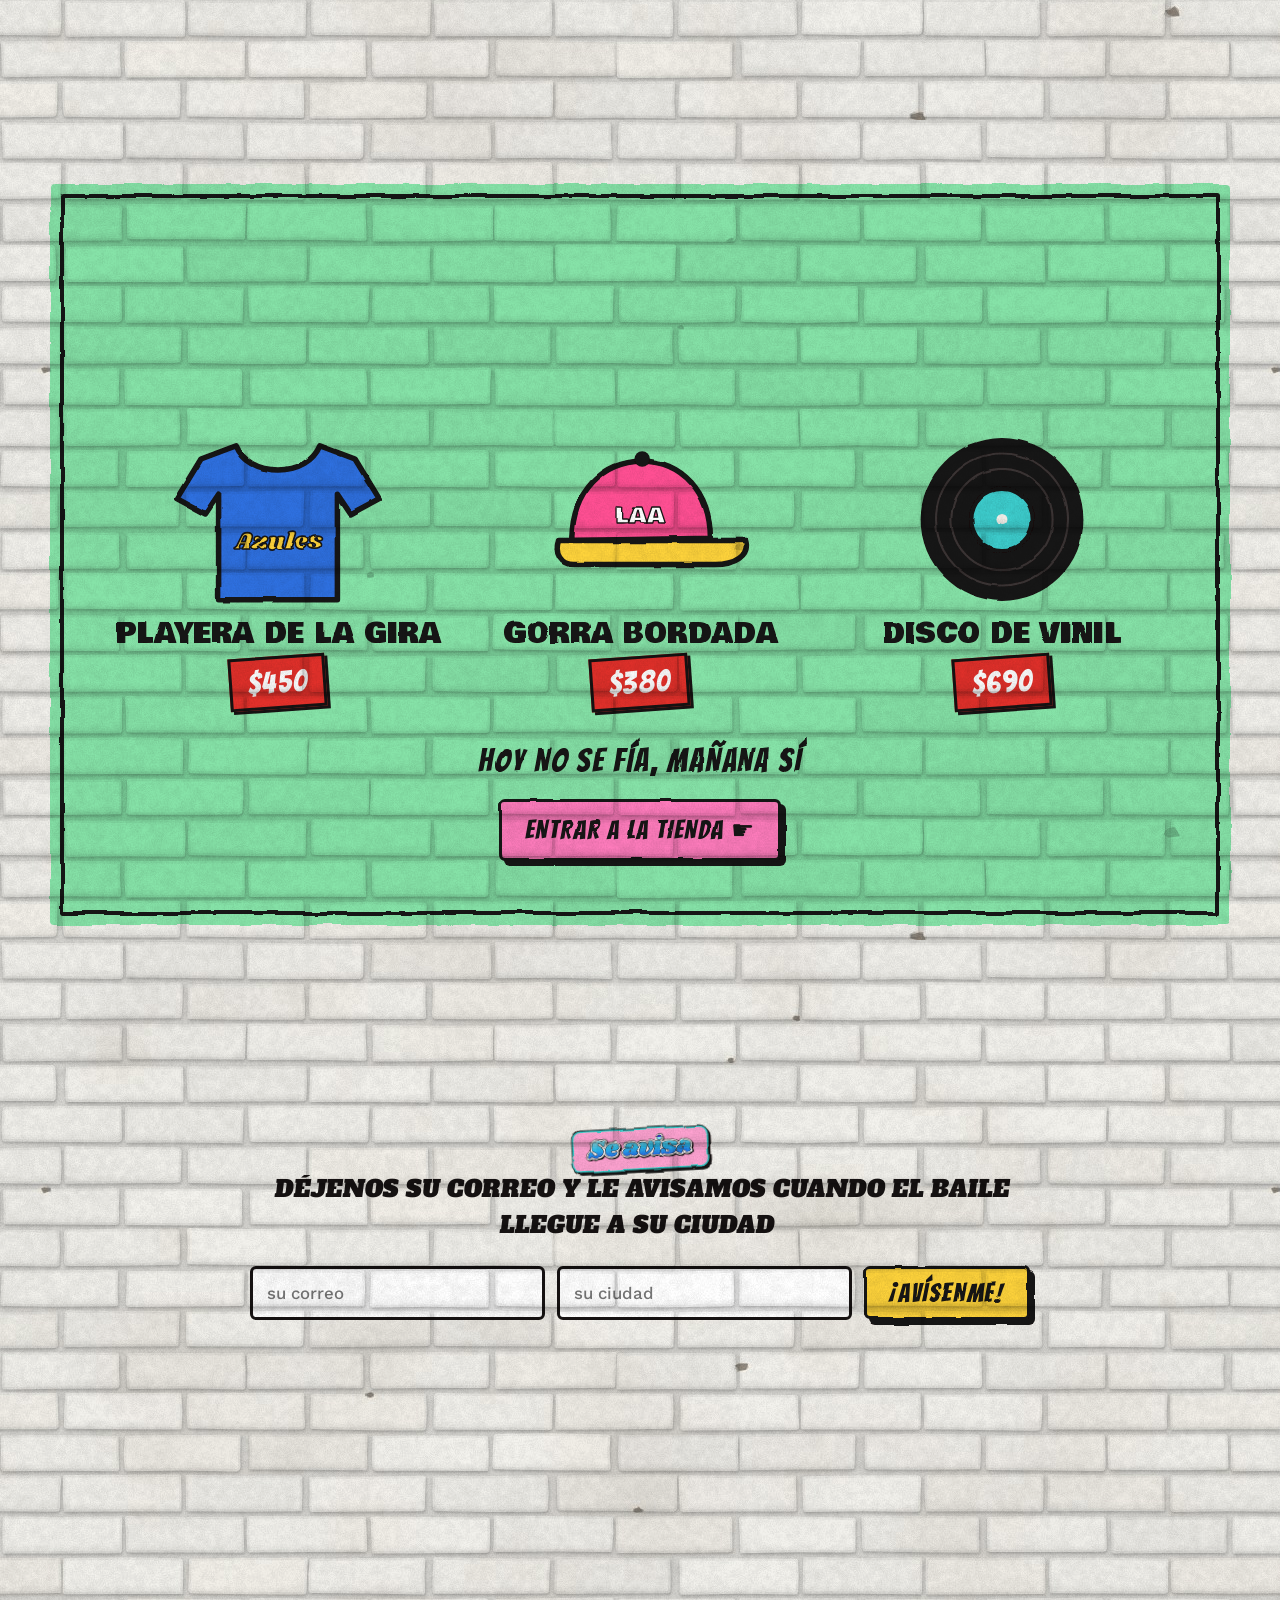
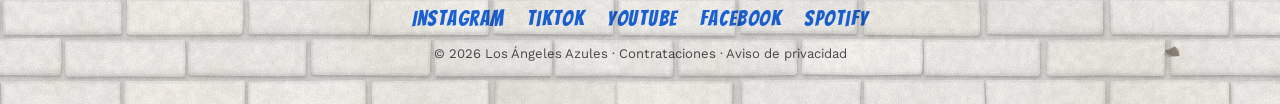
==== commit 2bdac968: "Animaciones en las tres direcciones Rótulos que se pintan a brochazo, sellos con rebote, entradas al" ====
--- a/propuesta/barda-blanca.html
+++ b/propuesta/barda-blanca.html
@@ -18,7 +18,7 @@
   --lima:linear-gradient(180deg,#f3ff8a 0%,#9be24a 45%,#1f9e4a 100%);
 }
 *{box-sizing:border-box;margin:0;padding:0}
-html{scroll-behavior:smooth}
+html{scroll-behavior:smooth;overflow-x:hidden}
 body{position:relative;background:var(--cal);color:var(--k);font-family:"Work Sans",system-ui,sans-serif;line-height:1.55;overflow-x:hidden}
 .muro-listo body{background:var(--muro) 0 0/var(--tw) var(--th)}
 /* el relieve del muro se multiplica sobre todo lo pintado */
@@ -200,6 +200,21 @@
 }
 @media (prefers-reduced-motion:reduce){html{scroll-behavior:auto}.boton{transition:none}}
 </style>
+<link rel="stylesheet" href="assets/vida.css">
+<style>
+/* ---- vida B ---- */
+.cinta.b{background:var(--amarillo);border-block:4px solid var(--k);rotate:-1.6deg;margin:10px -30px 0;padding:.35em 0 .25em;font-family:"Bowlby One";font-size:clamp(1.1rem,2.2vw,1.6rem);text-transform:uppercase;filter:url(#orilla)}
+.cinta.b b{color:var(--magenta);font-weight:400;padding:0 .5em}
+.vida .heroe .logo.visto{animation:v-sube .9s cubic-bezier(.2,.8,.2,1) var(--d) backwards,v-flota 5s ease-in-out 1.4s infinite}
+.vida .heroe .banda.visto{animation:v-sello .75s cubic-bezier(.2,.8,.2,1) var(--d) backwards,v-mece 2.6s ease-in-out 2s infinite alternate}
+.vida .caja .no{animation:v-late 3s ease-in-out 2.4s infinite}
+.vida .caja:nth-child(3) .no{animation-delay:3.9s}
+.vida .estreno .banda.visto{animation:v-sello .75s cubic-bezier(.2,.8,.2,1) var(--d) backwards,v-mece 2.2s ease-in-out 1s infinite alternate}
+.baile{transition:translate .2s}.baile:hover{translate:8px 0}
+.vida .producto:hover svg{animation:v-zarandea .6s ease-in-out}
+.vida .pantalla .play{animation:v-late 2.4s ease-in-out infinite}
+.vida .agotado{animation:v-late 3.2s ease-in-out infinite}
+</style>
 </head>
 <body>
 <svg width="0" height="0" style="position:absolute" aria-hidden="true">
@@ -237,6 +252,8 @@
   </div>
 </section>
 
+<div class="cinta b" id="cinta" aria-hidden="true"></div>
+
 <section id="bailes">
   <div class="envoltura">
     <div class="panel marco">
@@ -294,8 +311,8 @@
     <p class="linea-pintada"><span>Empezaron en Iztapalapa,</span> <span>llenaron salones y plazas,</span> <span>y hoy ponen a bailar al mundo.</span></p>
     <p class="texto">La cumbia de Los Ángeles Azules nació en casa, entre hermanos, y se fue de pueblo en pueblo hasta los escenarios más grandes. La orquesta, las colaboraciones y los mismos teclados de siempre: así suena la cumbia sinfónica.</p>
     <div class="datos">
-      <div class="dato"><span class="no">1976</span><small>empezó el baile</small></div>
-      <div class="dato"><span class="no">+40</span><small>años de cumbia</small></div>
+      <div class="dato"><span class="no" data-cuenta data-desde="1950">1976</span><small>empezó el baile</small></div>
+      <div class="dato"><span class="no" data-cuenta>+40</span><small>años de cumbia</small></div>
       <div class="dato"><span class="no">★★★</span><small>de Iztapalapa al mundo</small></div>
     </div>
   </div>
@@ -354,6 +371,7 @@
 <div class="relieve" aria-hidden="true"></div>
 
 <script src="assets/barda.js"></script>
+<script src="assets/vida.js"></script>
 <script>
 Barda.rotulos();
 Barda.aplica({seed:11,pintura:[243,241,235],varia:5,manchas:1.1,junta:.87,sombra:.22,bisel:.045,grano:.22,ruido:14,chips:.035,chipColor:[168,156,140],bw:118,bh:36,j:5});
@@ -371,8 +389,9 @@
   <div><h3>${x.c}</h3><p>${x.v}</p></div>
   <div class="accion">${x.ago?'<span class="agotado">¡Agotado!</span>':'<a class="boton" href="#">Boletos ☛</a>'}</div></div>`).join('');}
 pinta('todos');
+Vida.cinta(document.getElementById('cinta'),fechas.map(x=>`★ ${x.c} <b>${x.d} ${x.m}</b>`).join(' ')+' ★ ¡Boletos ya! ');
 document.querySelectorAll('.filtros button').forEach(b=>b.addEventListener('click',()=>{
-  document.querySelectorAll('.filtros button').forEach(o=>o.setAttribute('aria-pressed','false'));b.setAttribute('aria-pressed','true');pinta(b.dataset.f);}));
+  document.querySelectorAll('.filtros button').forEach(o=>o.setAttribute('aria-pressed','false'));b.setAttribute('aria-pressed','true');pinta(b.dataset.f);Vida.refresca();}));
 
 const hay=[['Se Agradece','disco nuevo'],['Ruta 40','caja especial'],['Puras colaboraciones','playlist'],['Los clásicos de siempre','éxitos'],['Discos de vinil','en la tienda']];
 document.getElementById('hay').innerHTML=hay.map(h=>`<li><a href="#"><span>${h[0]}</span><em>${h[1]} ▶</em></a></li>`).join('');
@@ -387,6 +406,40 @@
 document.getElementById('forma').addEventListener('submit',e=>{e.preventDefault();
   const c=document.getElementById('correo');if(!c.value.includes('@')){c.focus();c.style.borderColor='var(--rojo)';return;}
   e.target.classList.add('ok');});
+
+Vida([
+ {s:'.tope nav a',t:'sube',base:0,paso:.06},
+ {s:'.heroe .logo',t:'sube',base:.05},
+ {s:'.heroe .serif',t:'sube',base:.35},
+ {s:'.heroe .grande',t:'pinta',base:.55},
+ {s:'.heroe .banda',t:'sello',base:1.5},
+ {s:'.heroe .caja',t:'sello',base:1.75,paso:.3},
+ {s:'.heroe .casual',t:'pinta',base:2.2},
+ {s:'.heroe .ctas .boton',t:'sube',base:2.4,paso:.12},
+ {s:'.cinta',t:'lado',base:.2},
+ {s:'.titular .serif',t:'sube'},
+ {s:'.titular .rotulo',t:'pinta',base:.2},
+ {s:'.filtros',t:'sube',base:.3},
+ {s:'.baile',t:'sube',paso:.08},
+ {s:'.estreno .banda',t:'sello',base:.2},
+ {s:'.estreno .titulo',t:'pinta',base:.4},
+ {s:'.estreno .con',t:'sube',base:1.1},
+ {s:'.plataformas .boton',t:'sello',base:1.2,paso:.12},
+ {s:'.lista',t:'lado-der',base:.2},
+ {s:'.lista li',t:'sube',base:.5,paso:.08},
+ {s:'.pantalla',t:'sube',base:.2},
+ {s:'.videos li',t:'lado-der',base:.3,paso:.1},
+ {s:'.linea-pintada',t:'pinta',base:.2},
+ {s:'.historia .texto',t:'sube',base:.4},
+ {s:'.dato',t:'sello',base:.2,paso:.18},
+ {s:'.producto',t:'sube',base:.1,paso:.14},
+ {s:'.precio',t:'sello',base:.7},
+ {s:'.tienda-pie',t:'sube',base:.2},
+ {s:'.aviso .banda',t:'sello'},
+ {s:'.aviso .intro',t:'sube',base:.3},
+ {s:'.forma',t:'sube',base:.45},
+ {s:'.prohibido',t:'sello'}
+]);
 </script>
 </body>
 </html>
--- a/propuesta/assets/vida.css
+++ b/propuesta/assets/vida.css
@@ -0,0 +1,49 @@
+/* Vida: animaciones compartidas por las tres bardas.
+   Sólo se activan si el JS agrega .vida al <html>; sin JS o con "reducir movimiento" todo se ve quieto y completo.
+   Se usan translate/scale/rotate sueltos para no pelearse con los transform que ya traen los rótulos. */
+
+/* --- entradas al hacer scroll --- */
+.vida [data-v]{opacity:0}
+.vida [data-v].visto{opacity:1;animation:var(--anim) var(--dur,.9s) cubic-bezier(.2,.8,.2,1) var(--d,0s) backwards}
+.vida [data-v="sube"]{--anim:v-sube}
+.vida [data-v="sello"]{--anim:v-sello;--dur:.75s}
+.vida [data-v="gira"]{--anim:v-gira;--dur:1s}
+.vida [data-v="lado"]{--anim:v-lado}
+.vida [data-v="lado-der"]{--anim:v-lado-der}
+/* "pinta": el rótulo aparece como si lo estuvieran pasando a brochazo de izquierda a derecha */
+.vida [data-v="pinta"]{opacity:1;
+  -webkit-mask:linear-gradient(100deg,#000 44%,transparent 56%) 100% 0/270% 100% no-repeat;
+          mask:linear-gradient(100deg,#000 44%,transparent 56%) 100% 0/270% 100% no-repeat}
+.vida [data-v="pinta"].visto{-webkit-mask-position:0 0;mask-position:0 0;animation:v-pinta var(--dur,1.25s) cubic-bezier(.55,.1,.35,1) var(--d,0s) backwards}
+
+@keyframes v-sube{from{opacity:0;translate:0 38px}to{opacity:1;translate:0 0}}
+@keyframes v-lado{from{opacity:0;translate:-60px 0}to{opacity:1;translate:0 0}}
+@keyframes v-lado-der{from{opacity:0;translate:60px 0}to{opacity:1;translate:0 0}}
+@keyframes v-sello{0%{opacity:0;scale:1.8;rotate:-12deg}55%{opacity:1;scale:.9;rotate:2deg}78%{scale:1.05;rotate:-1deg}100%{opacity:1;scale:1;rotate:0deg}}
+@keyframes v-gira{from{opacity:0;rotate:-180deg;scale:.3}to{opacity:1;rotate:0deg;scale:1}}
+@keyframes v-pinta{from{-webkit-mask-position:100% 0;mask-position:100% 0}to{-webkit-mask-position:0 0;mask-position:0 0}}
+
+/* --- loops de ambiente reutilizables --- */
+@keyframes v-mece{from{rotate:-2.2deg}to{rotate:2.2deg}}
+@keyframes v-flota{0%,100%{translate:0 0}50%{translate:0 -8px}}
+@keyframes v-late{0%,70%,100%{scale:1}78%{scale:1.12}86%{scale:.97}93%{scale:1.04}}
+@keyframes v-senala{0%,100%{translate:0 0}50%{translate:6px 0}}
+@keyframes v-brilla{0%,100%{opacity:.35;scale:.55;rotate:0deg}50%{opacity:1;scale:1.1;rotate:45deg}}
+@keyframes v-corre{to{translate:-50% 0}}
+@keyframes v-zarandea{0%,100%{rotate:0deg}20%{rotate:-4deg}40%{rotate:3deg}60%{rotate:-2deg}80%{rotate:1deg}}
+@keyframes v-parpadea{0%,100%{opacity:1}92%{opacity:1}93%{opacity:.35}94%{opacity:1}96%{opacity:.6}97%{opacity:1}}
+
+.vida .manita-anim{display:inline-block;animation:v-senala 1.1s ease-in-out infinite}
+.vida .boton:hover{animation:v-zarandea .5s ease-in-out}
+
+/* cinta que corre (letrero con las fechas) */
+.cinta{overflow:hidden;position:relative}
+.cinta-pista{display:flex;width:max-content}
+.cinta-pista>span{white-space:nowrap;padding-right:2em}
+.vida .cinta-pista{animation:v-corre var(--vel,38s) linear infinite}
+.cinta:hover .cinta-pista{animation-play-state:paused}
+
+@media (prefers-reduced-motion:reduce){
+  .vida [data-v]{opacity:1!important;animation:none!important;-webkit-mask:none!important;mask:none!important}
+  .vida *{animation:none!important}
+}
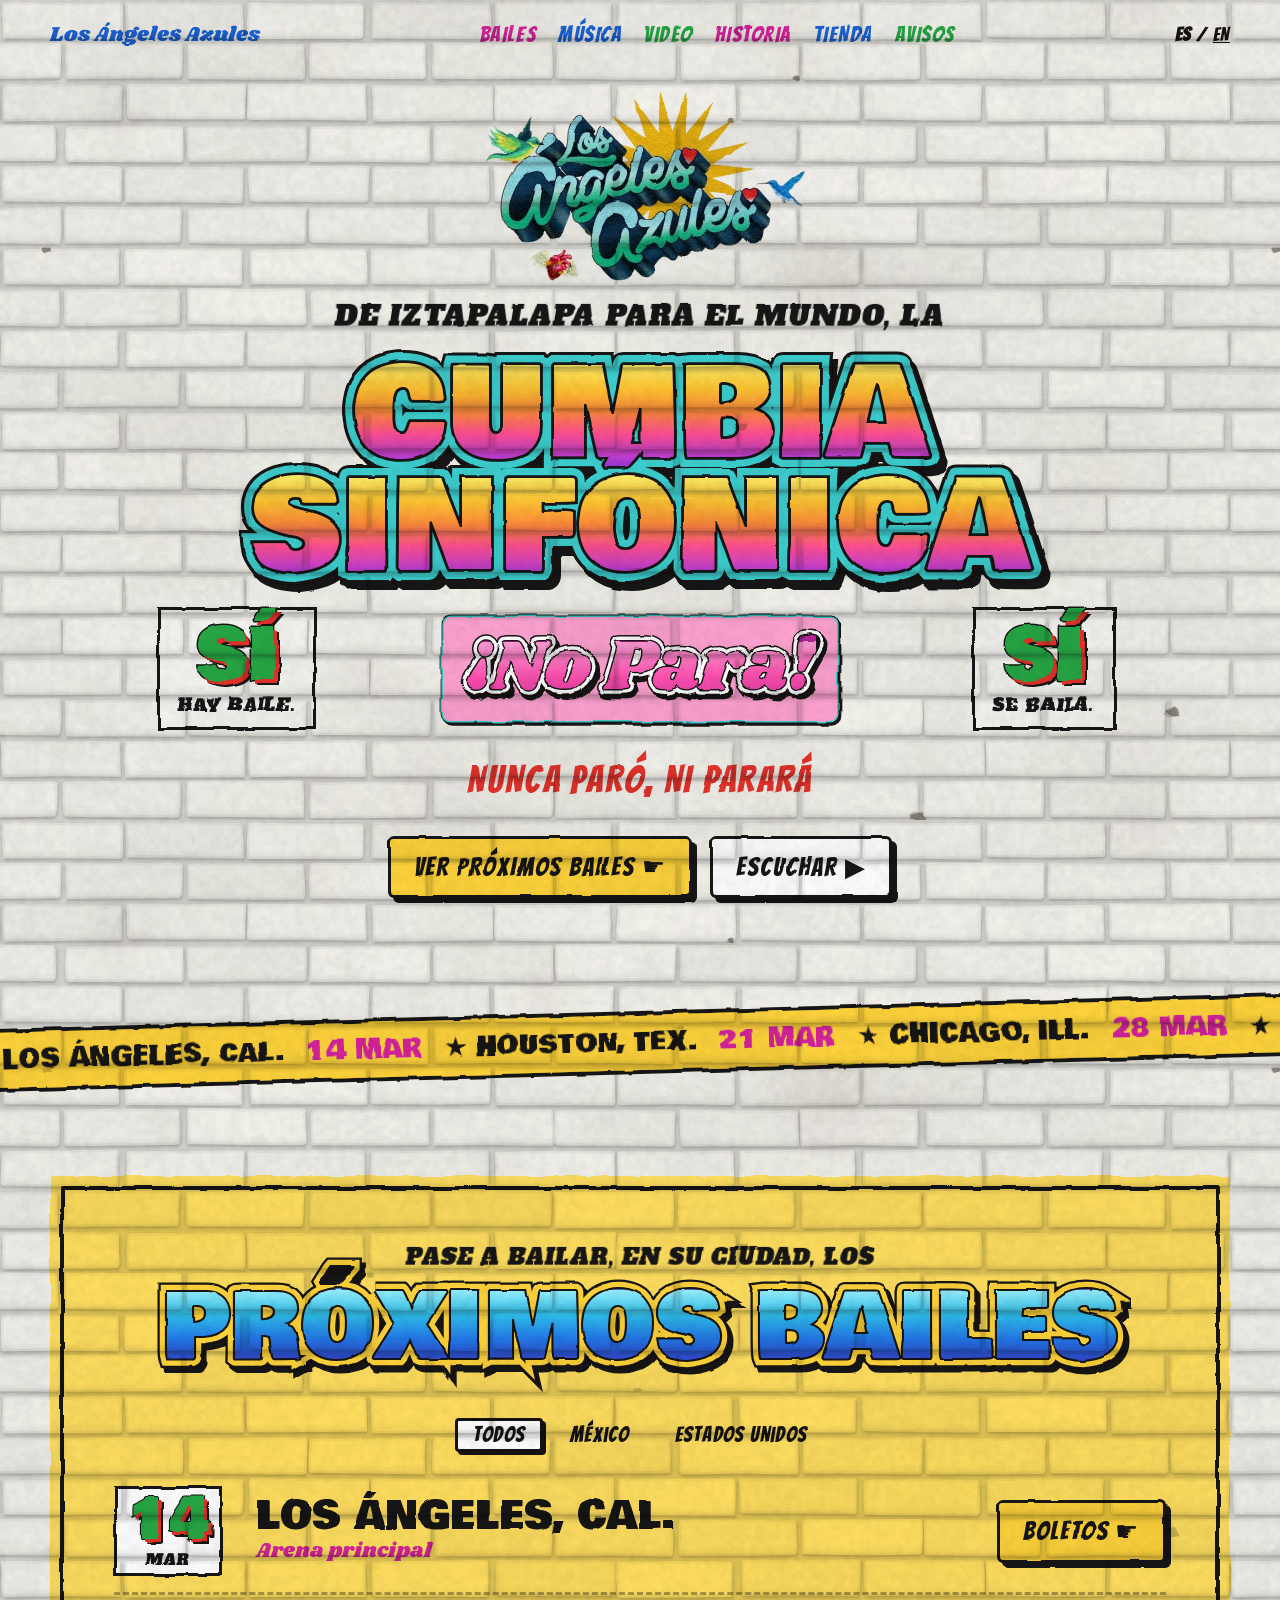
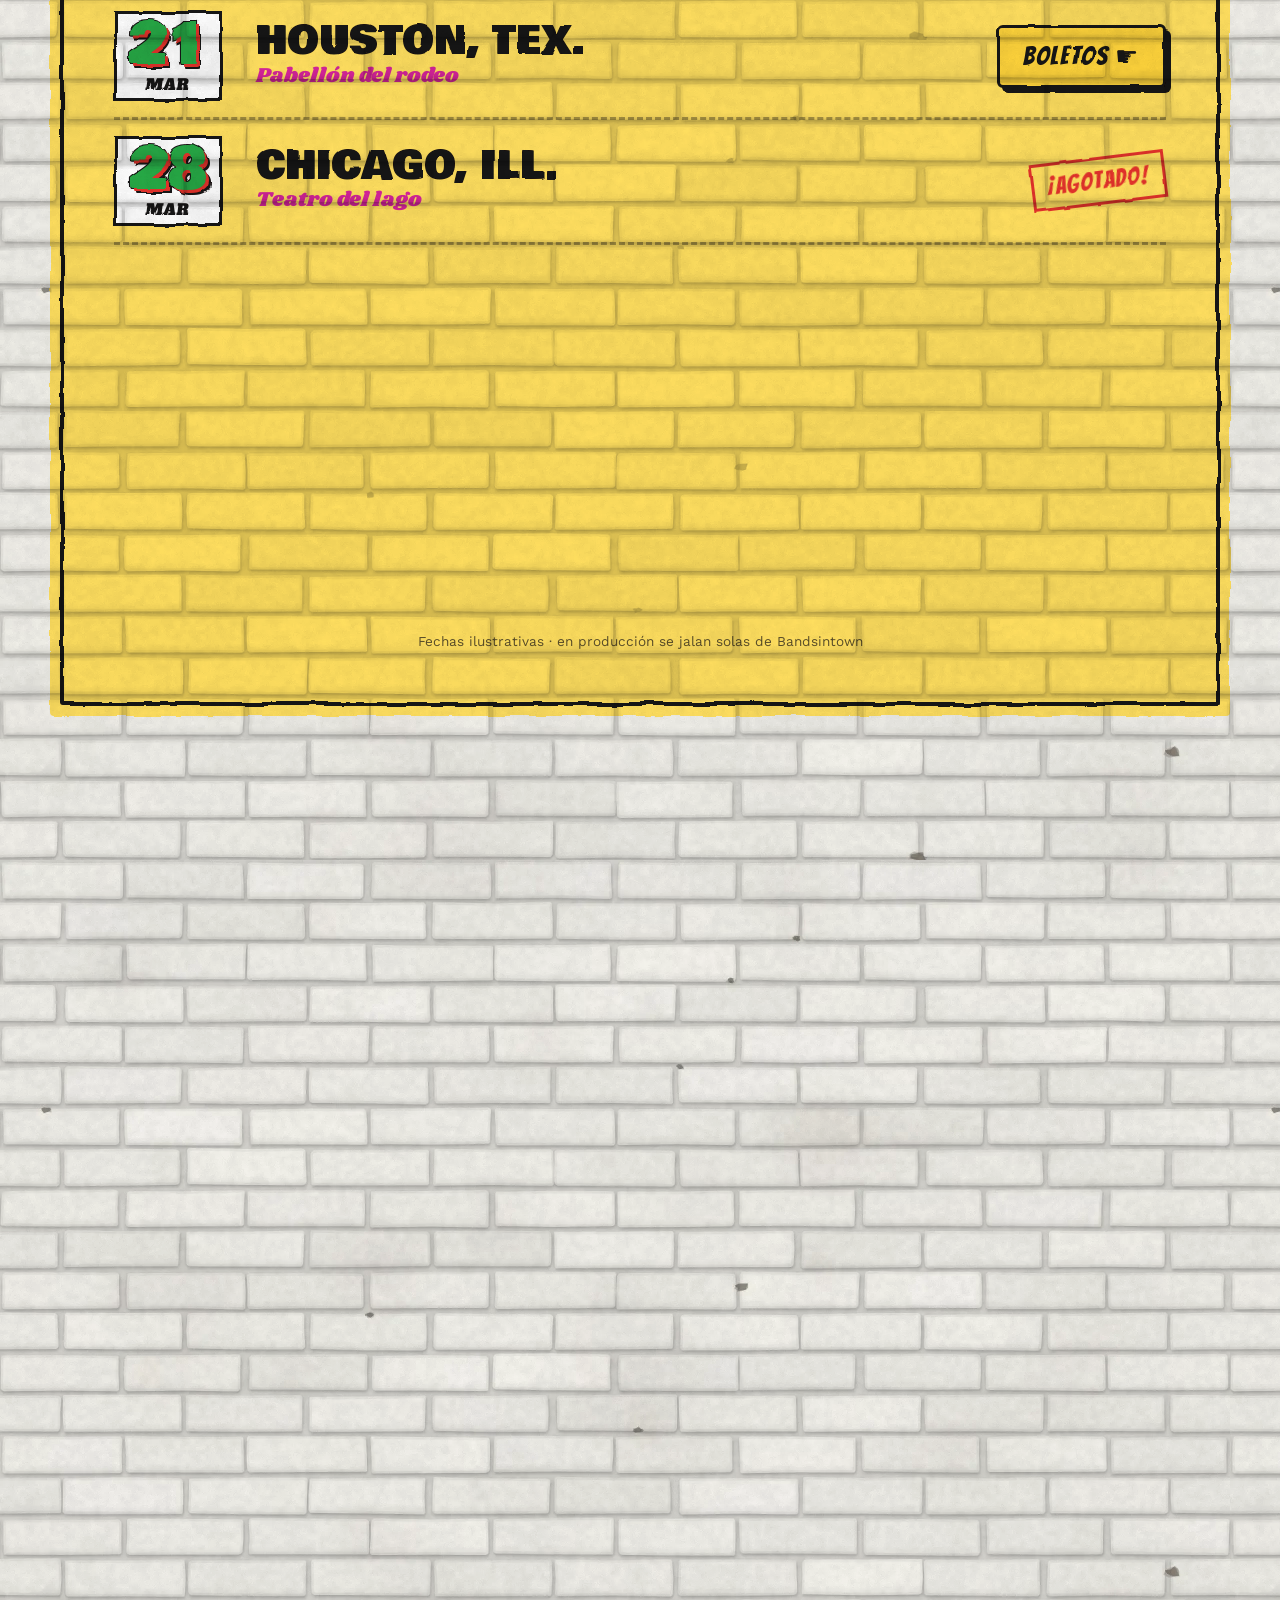
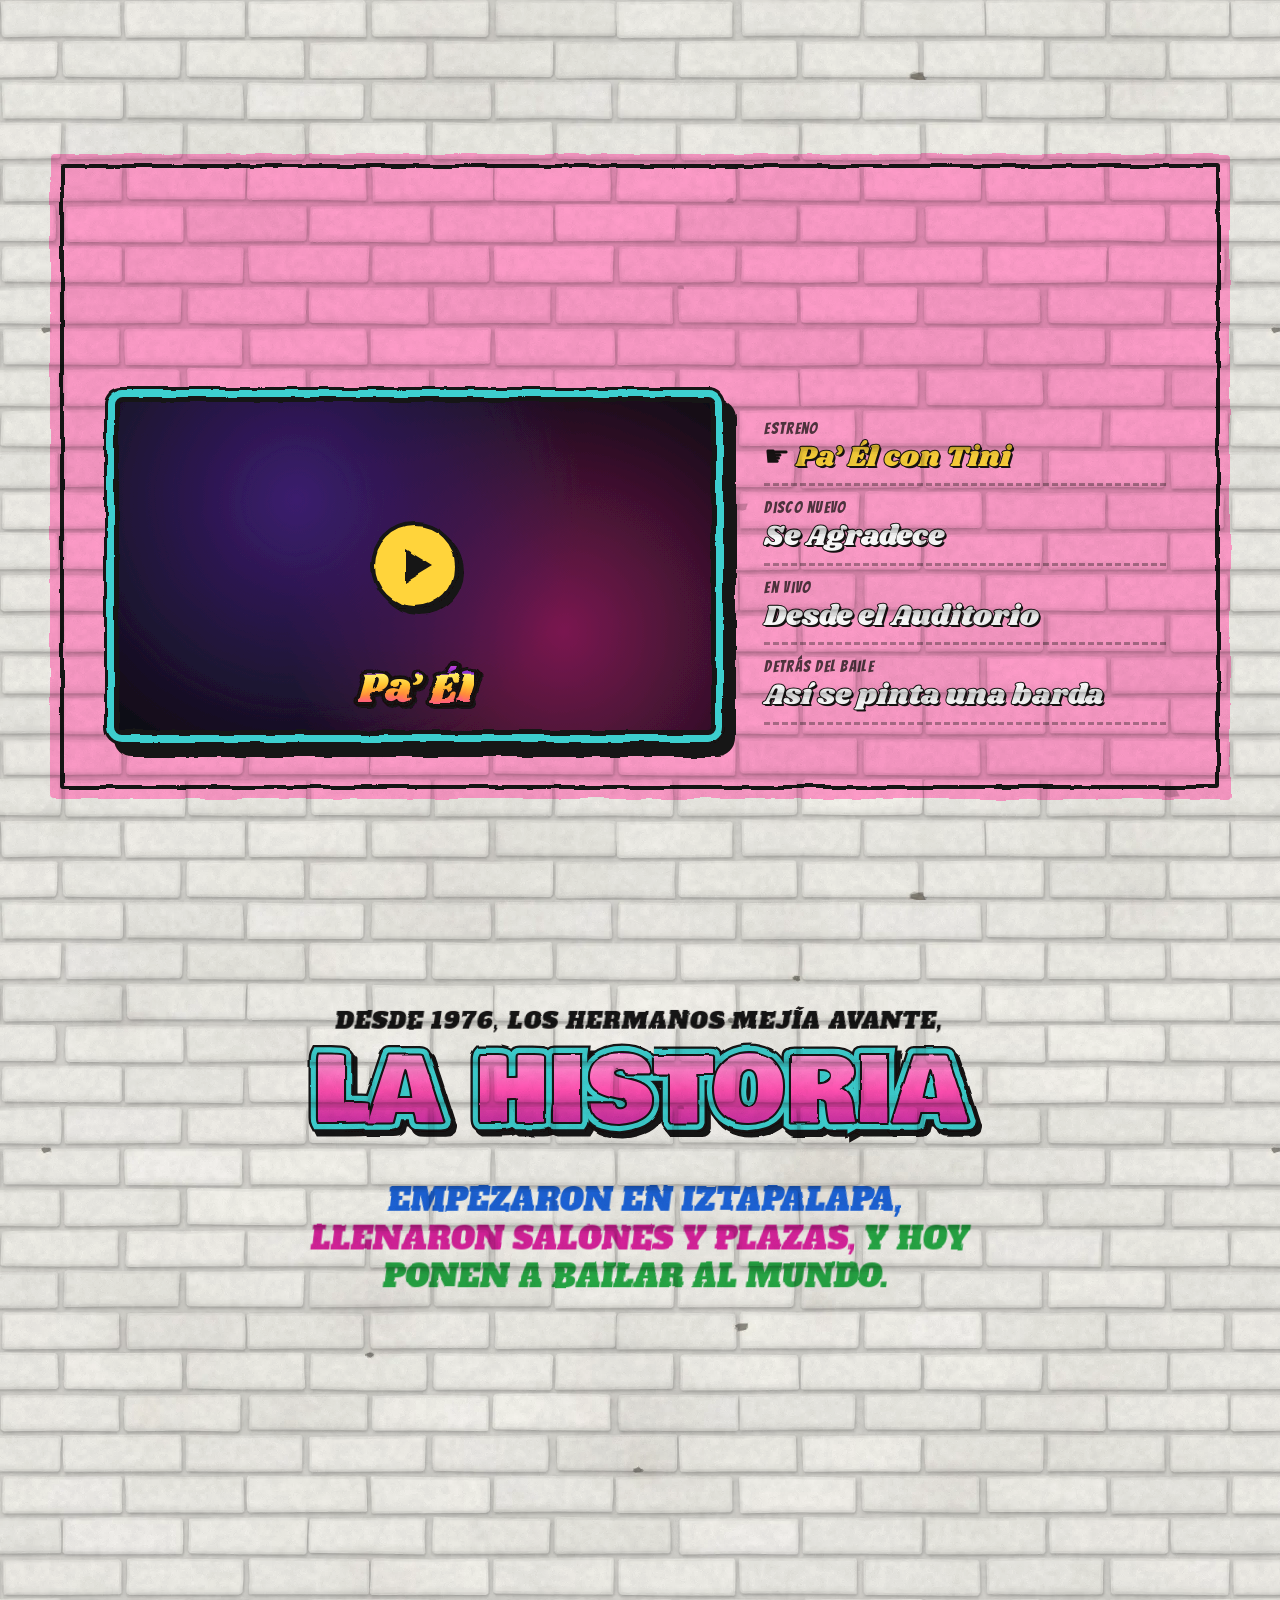
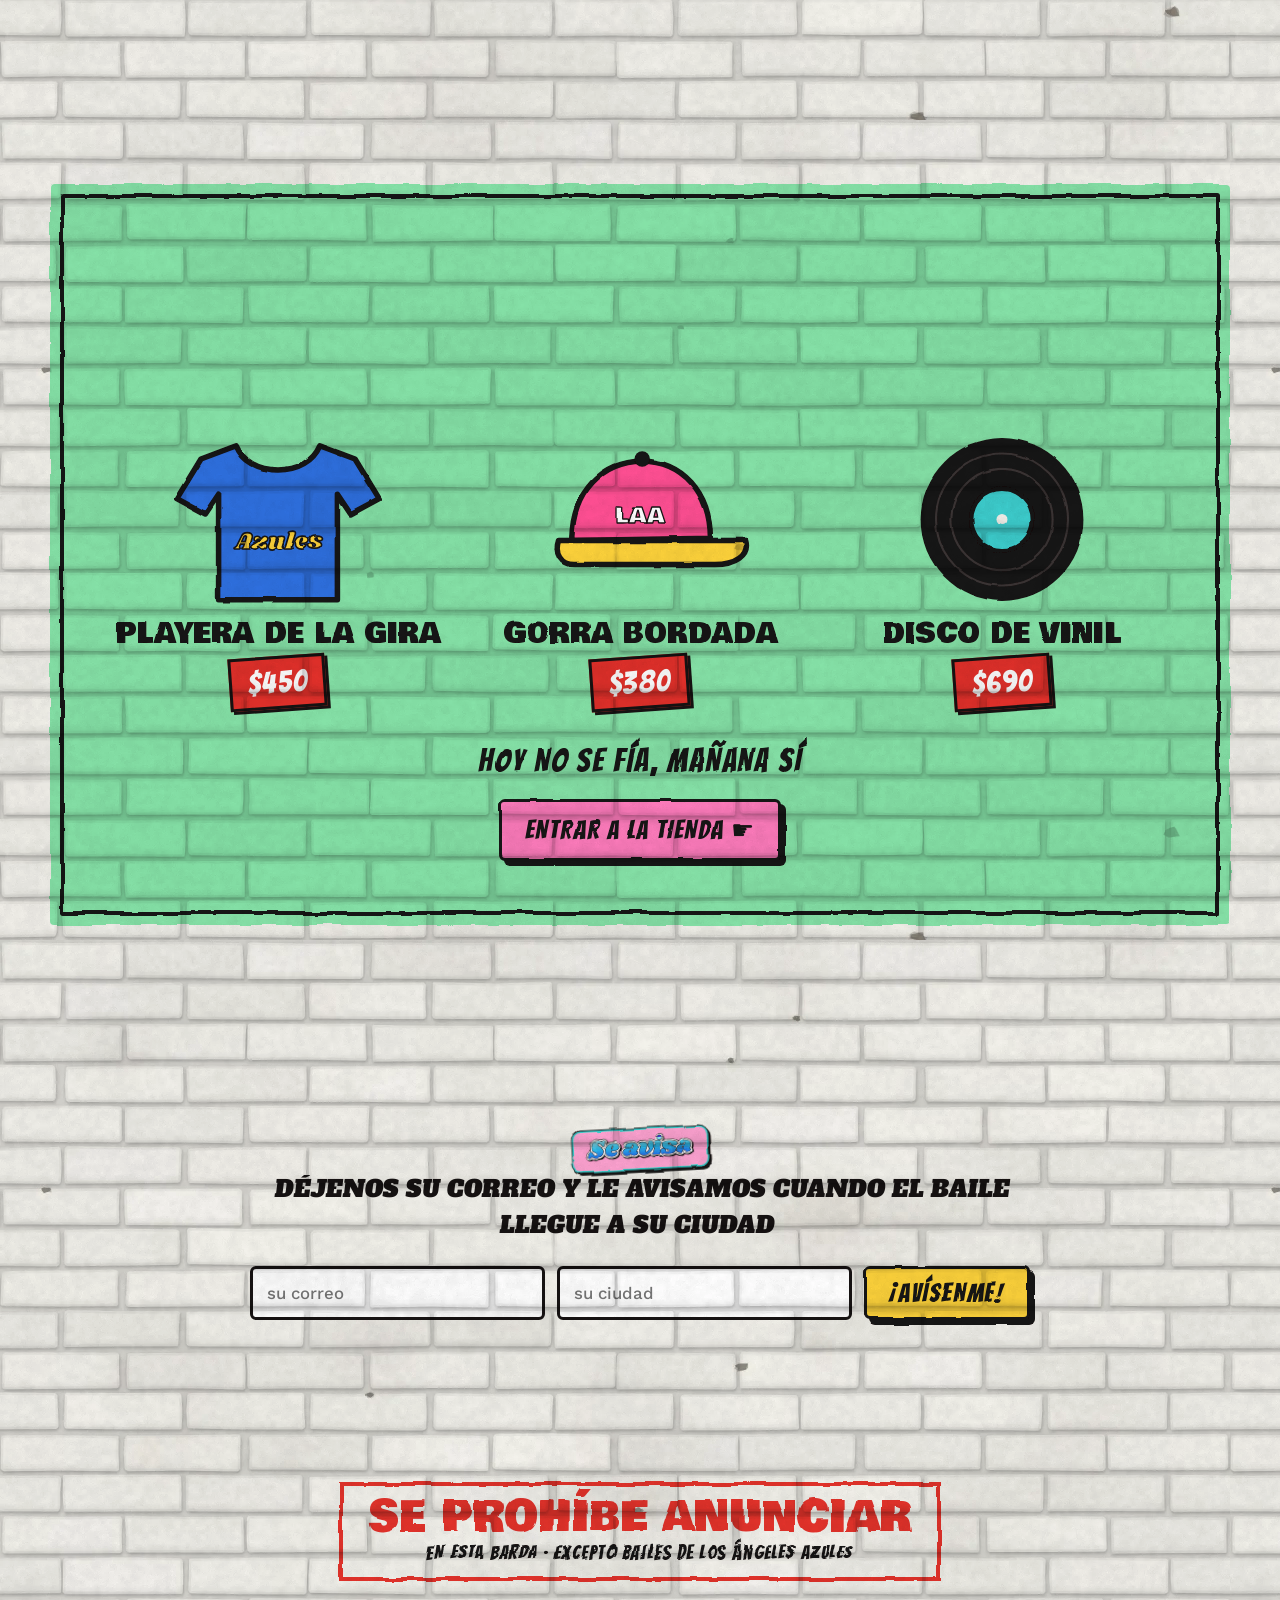
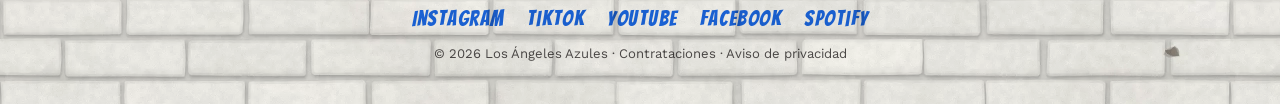
==== commit 7d76fd43: "Carga más rápida en celular - Bardas pre-generadas como imágenes WebP (ya no se generan en el teléfo" ====
--- a/propuesta/barda-blanca.html
+++ b/propuesta/barda-blanca.html
@@ -20,10 +20,11 @@
 *{box-sizing:border-box;margin:0;padding:0}
 html{scroll-behavior:smooth;overflow-x:hidden}
 body{position:relative;background:var(--cal);color:var(--k);font-family:"Work Sans",system-ui,sans-serif;line-height:1.55;overflow-x:hidden}
-.muro-listo body{background:var(--muro) 0 0/var(--tw) var(--th)}
+body{--muro:url(assets/muro-b-color@1x.webp);--relieve:url(assets/muro-b-relieve@2x.webp);--tw:1230px;--th:820px;background:var(--cal) var(--muro) 0 0/var(--tw) var(--th)}
+@media (max-width:700px){body{--tw:959px;--th:640px}}
 /* el relieve del muro se multiplica sobre todo lo pintado */
 .relieve{position:absolute;inset:0;pointer-events:none;z-index:40;mix-blend-mode:multiply}
-.muro-listo .relieve{background:var(--relieve) 0 0/var(--tw) var(--th)}
+.relieve{background:var(--relieve) 0 0/var(--tw) var(--th)}
 a{color:inherit}
 img{max-width:100%;display:block}
 .sr{position:absolute;width:1px;height:1px;overflow:hidden;clip:rect(0 0 0 0)}
@@ -206,9 +207,9 @@
 .cinta.b{background:var(--amarillo);border-block:4px solid var(--k);rotate:-1.6deg;margin:10px -30px 0;padding:.35em 0 .25em;font-family:"Bowlby One";font-size:clamp(1.1rem,2.2vw,1.6rem);text-transform:uppercase;filter:url(#orilla)}
 .cinta.b b{color:var(--magenta);font-weight:400;padding:0 .5em}
 .vida .heroe .logo.visto{animation:v-sube .9s cubic-bezier(.2,.8,.2,1) var(--d) backwards,v-flota 5s ease-in-out 1.4s infinite}
-.vida .heroe .banda.visto{animation:v-sello .75s cubic-bezier(.2,.8,.2,1) var(--d) backwards,v-mece 2.6s ease-in-out 2s infinite alternate}
-.vida .caja .no{animation:v-late 3s ease-in-out 2.4s infinite}
-.vida .caja:nth-child(3) .no{animation-delay:3.9s}
+.vida .heroe .banda.visto{animation:v-sello .75s cubic-bezier(.2,.8,.2,1) var(--d) backwards,v-mece 2.6s ease-in-out 1.4s infinite alternate}
+.vida .caja .no{animation:v-late 3s ease-in-out 1.6s infinite}
+.vida .caja:nth-child(3) .no{animation-delay:3.1s}
 .vida .estreno .banda.visto{animation:v-sello .75s cubic-bezier(.2,.8,.2,1) var(--d) backwards,v-mece 2.2s ease-in-out 1s infinite alternate}
 .baile{transition:translate .2s}.baile:hover{translate:8px 0}
 .vida .producto:hover svg{animation:v-zarandea .6s ease-in-out}
@@ -374,7 +375,7 @@
 <script src="assets/vida.js"></script>
 <script>
 Barda.rotulos();
-Barda.aplica({seed:11,pintura:[243,241,235],varia:5,manchas:1.1,junta:.87,sombra:.22,bisel:.045,grano:.22,ruido:14,chips:.035,chipColor:[168,156,140],bw:118,bh:36,j:5});
+// la barda ya viene pre-generada en assets/muro-b-*.webp (se hizo con Barda() una sola vez)
 
 const fechas=[
  {d:'14',m:'Mar',c:'Los Ángeles, Cal.',v:'Arena principal',p:'us'},
@@ -408,14 +409,14 @@
   e.target.classList.add('ok');});
 
 Vida([
- {s:'.tope nav a',t:'sube',base:0,paso:.06},
- {s:'.heroe .logo',t:'sube',base:.05},
- {s:'.heroe .serif',t:'sube',base:.35},
- {s:'.heroe .grande',t:'pinta',base:.55},
- {s:'.heroe .banda',t:'sello',base:1.5},
- {s:'.heroe .caja',t:'sello',base:1.75,paso:.3},
- {s:'.heroe .casual',t:'pinta',base:2.2},
- {s:'.heroe .ctas .boton',t:'sube',base:2.4,paso:.12},
+ {s:'.tope nav a',t:'sube',base:0,paso:.04},
+ {s:'.heroe .logo',t:'sube',base:0},
+ {s:'.heroe .serif',t:'sube',base:.1},
+ {s:'.heroe .grande',t:'pinta',base:.15},
+ {s:'.heroe .banda',t:'sello',base:.7},
+ {s:'.heroe .caja',t:'sello',base:.8,paso:.15},
+ {s:'.heroe .casual',t:'pinta',base:.9},
+ {s:'.heroe .ctas .boton',t:'sube',base:1,paso:.1},
  {s:'.cinta',t:'lado',base:.2},
  {s:'.titular .serif',t:'sube'},
  {s:'.titular .rotulo',t:'pinta',base:.2},
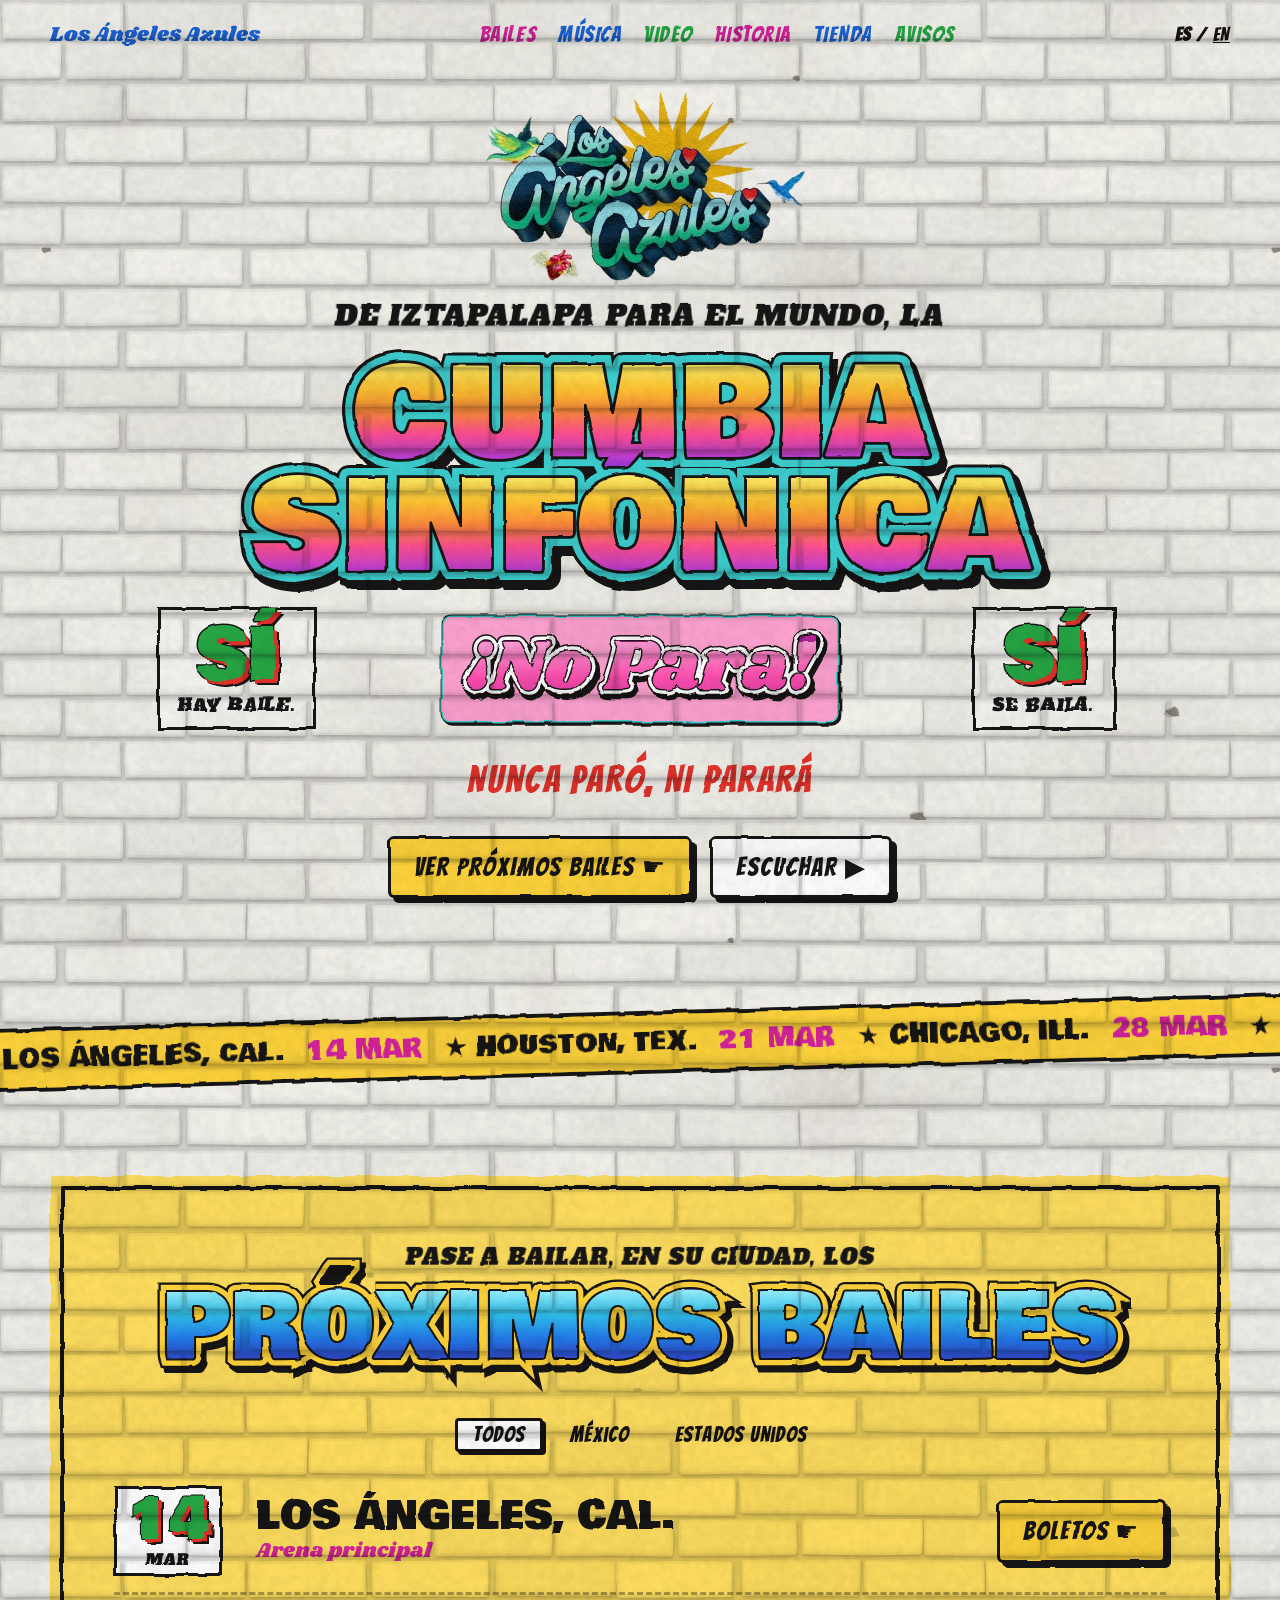
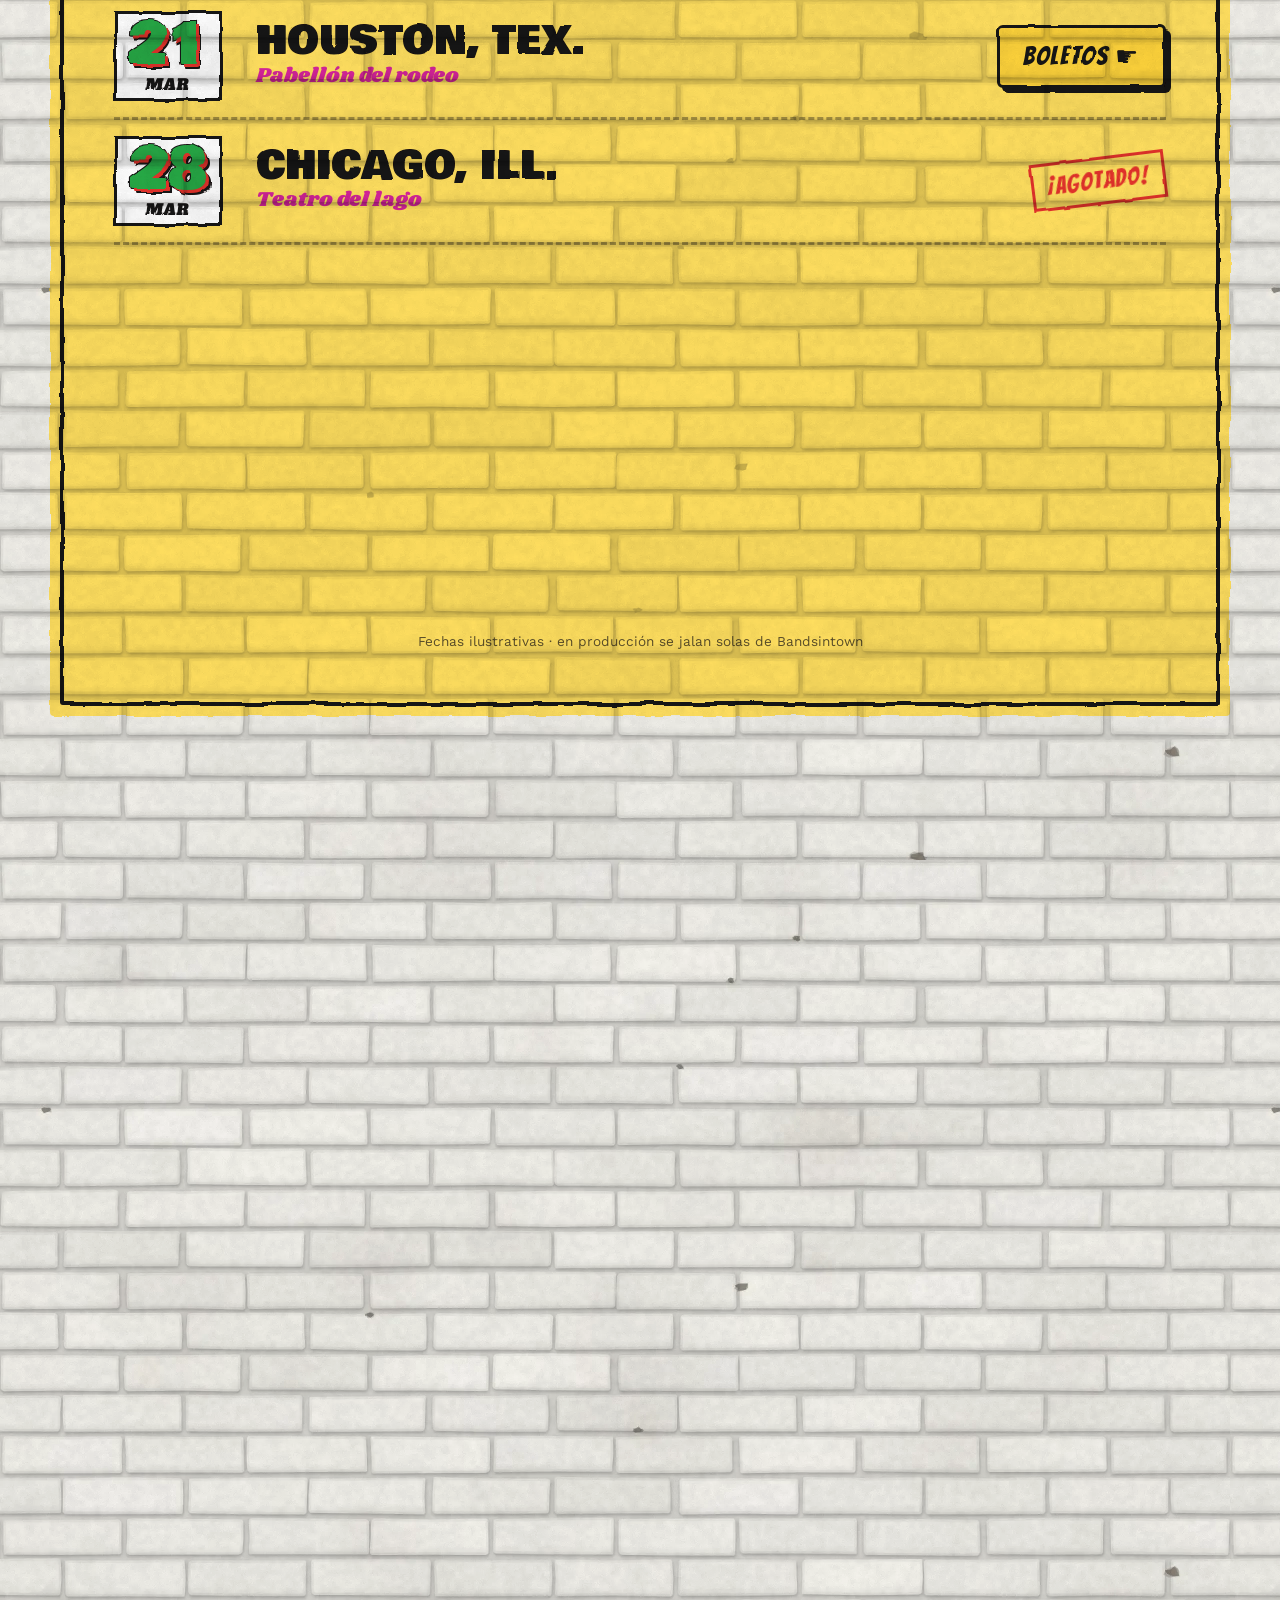
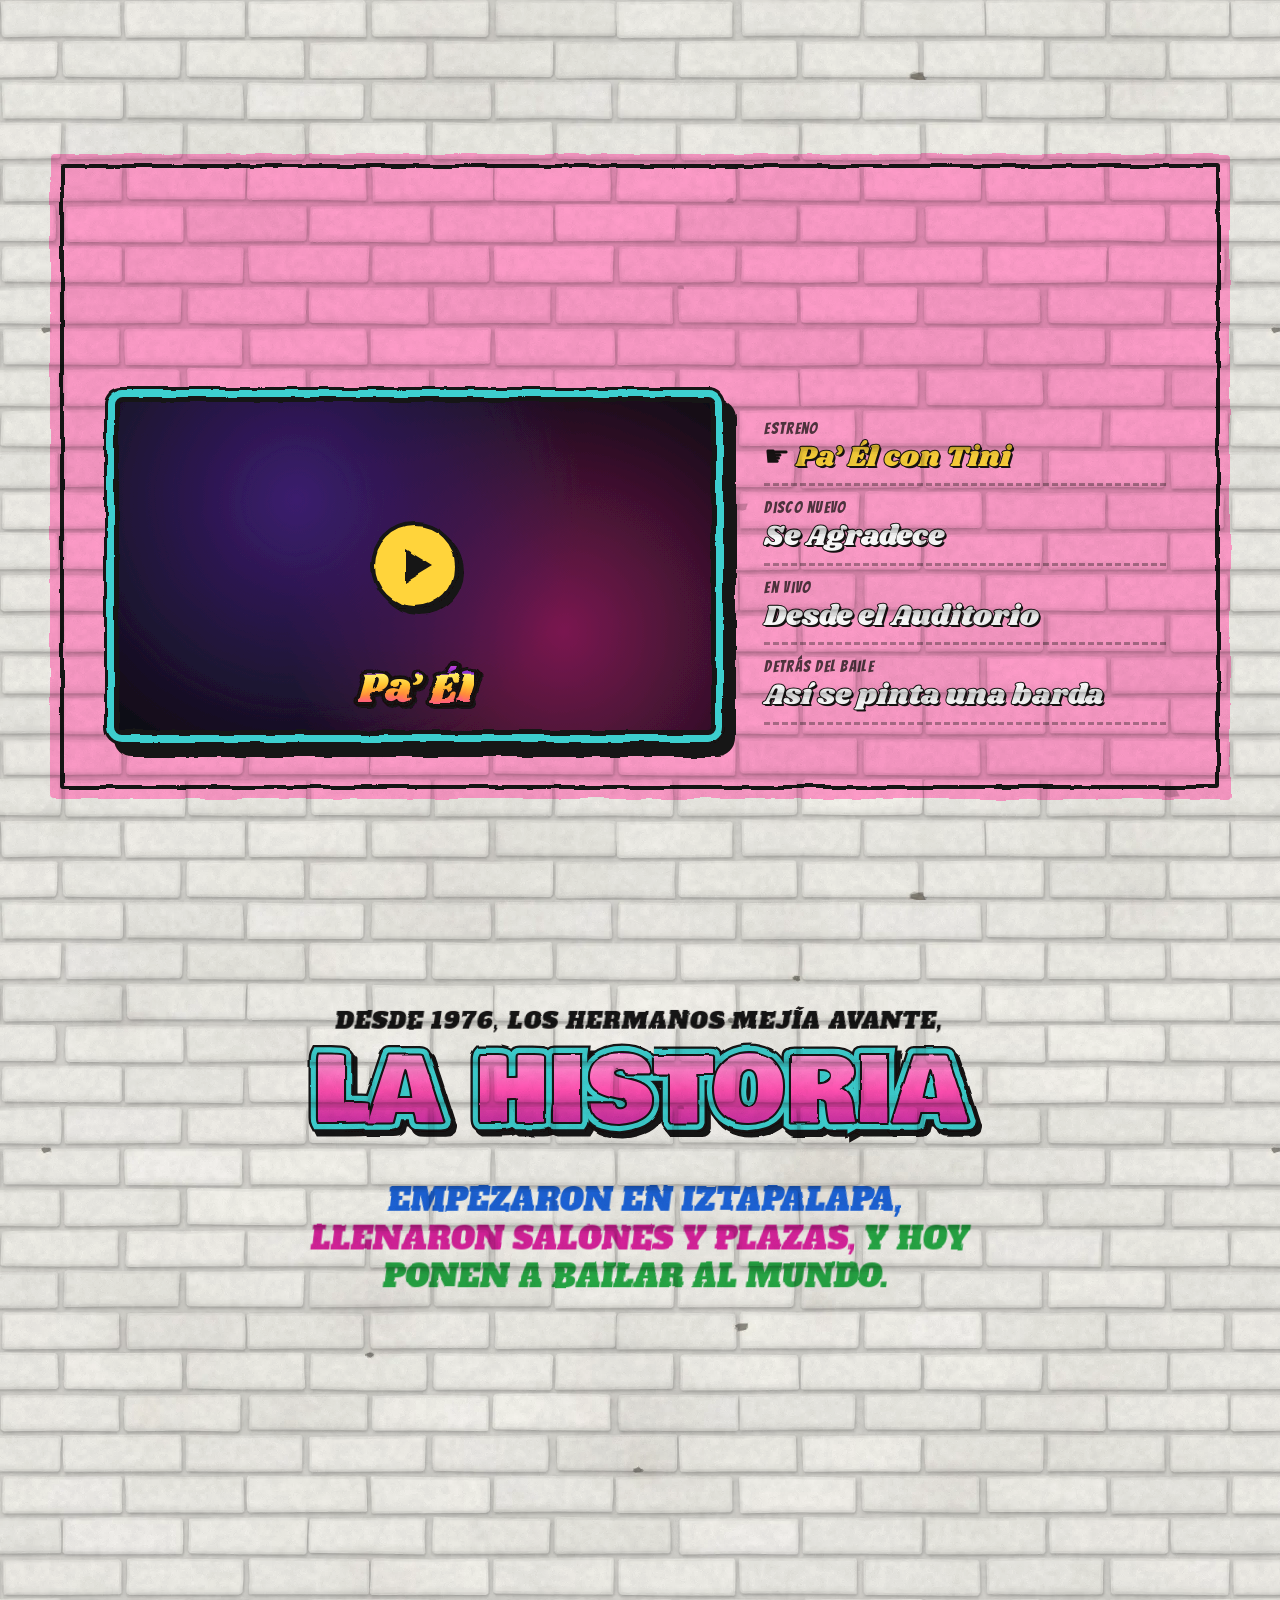
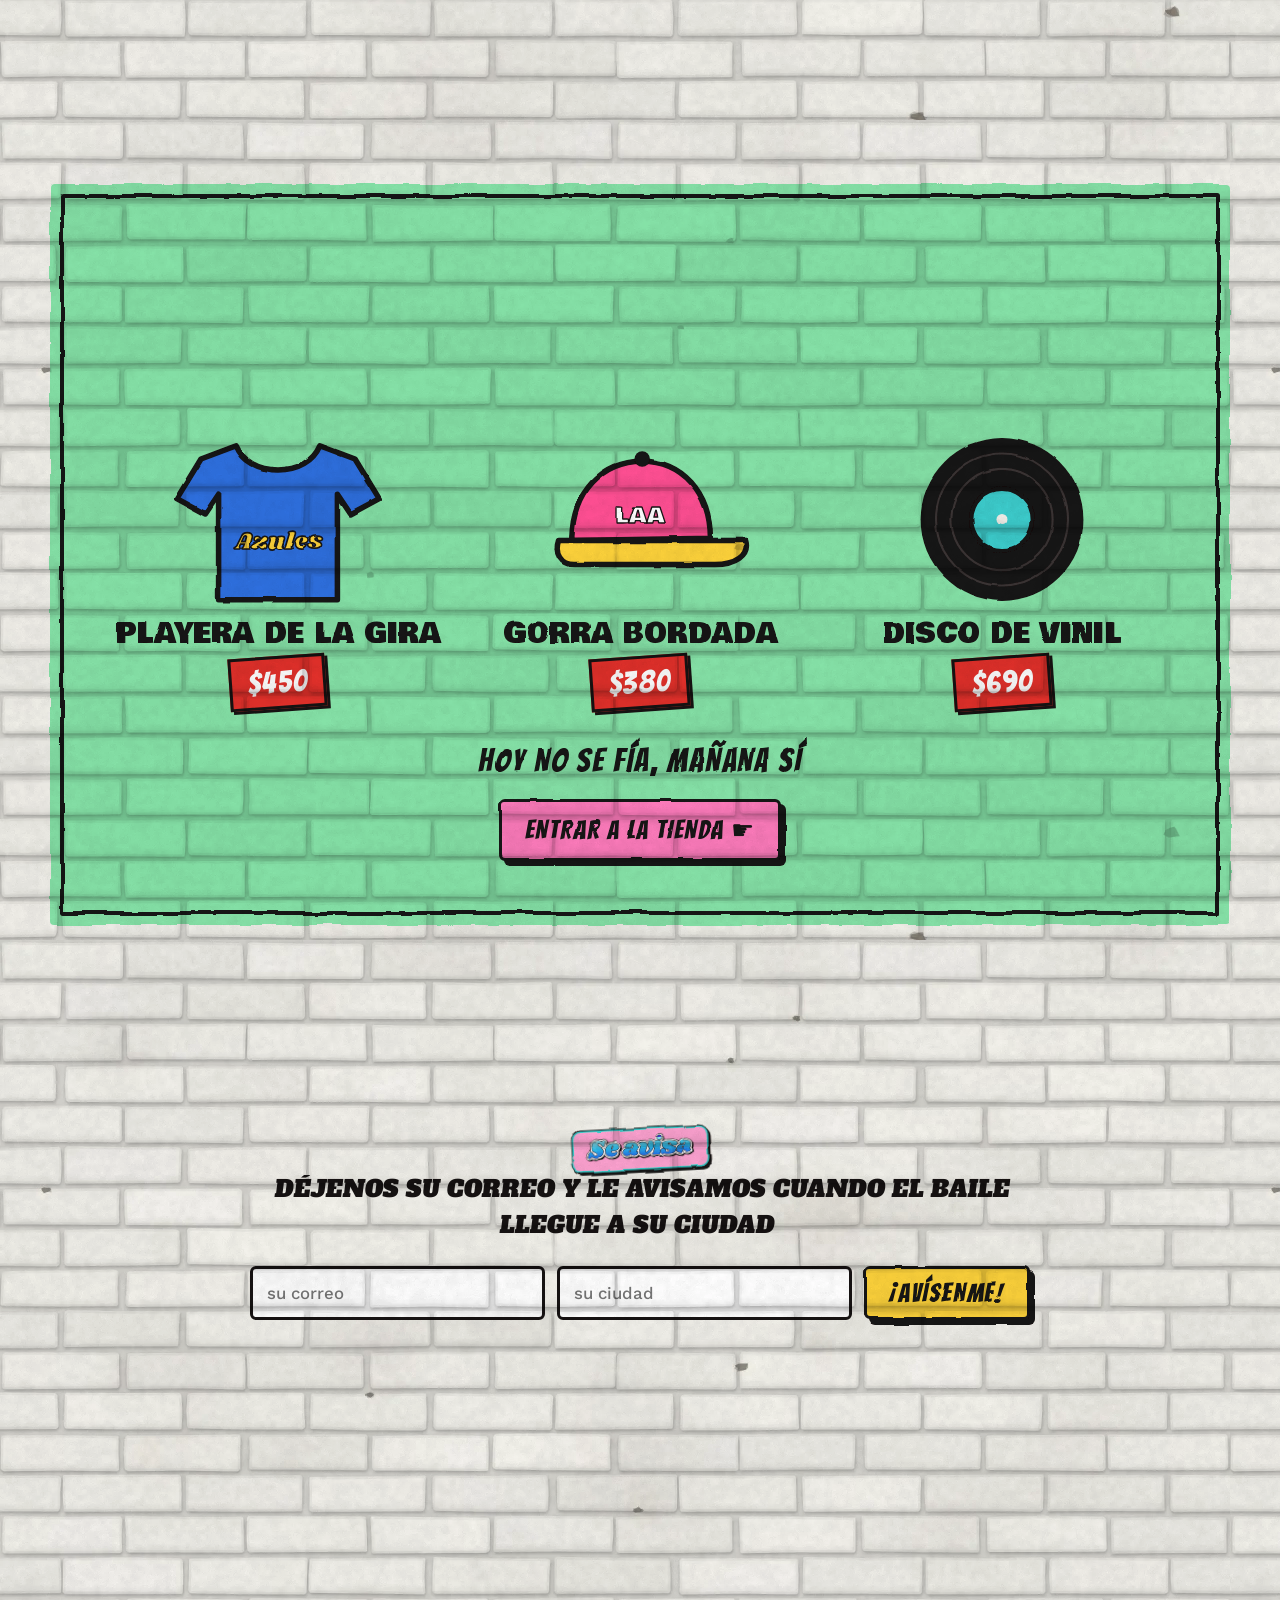
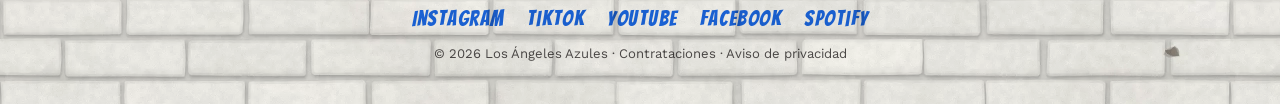
==== commit 05a607d9: "Modo ligero en celular - Sin filtros SVG de pincel en teléfonos (muy caros de pintar, sobre todo en " ====
--- a/propuesta/barda-blanca.html
+++ b/propuesta/barda-blanca.html
@@ -200,6 +200,16 @@
   .tabbar .sello i{width:56px;height:56px;border-radius:50%;background:var(--amarillo);border:3px solid var(--k);display:grid;place-items:center;box-shadow:3px 3px 0 var(--k);font-size:1.5rem}
 }
 @media (prefers-reduced-motion:reduce){html{scroll-behavior:auto}.boton{transition:none}}
+/* ---- celular: modo ligero ----
+   Los filtros SVG (pincel) y la capa de relieve con mezcla multiply sobre toda la página
+   son muy caros de pintar en teléfonos (sobre todo iPhone). En celular el relieve se mezcla
+   sólo con el fondo y las letras quedan sin filtro: se ve casi igual y pinta mucho más rápido. */
+@media (max-width:760px),(pointer:coarse){
+  .relieve{display:none}
+  body{background-image:var(--relieve),var(--muro);background-size:var(--tw) var(--th);background-blend-mode:multiply}
+  *,*::before,*::after{filter:none!important}
+}
+
 </style>
 <link rel="stylesheet" href="assets/vida.css">
 <style>
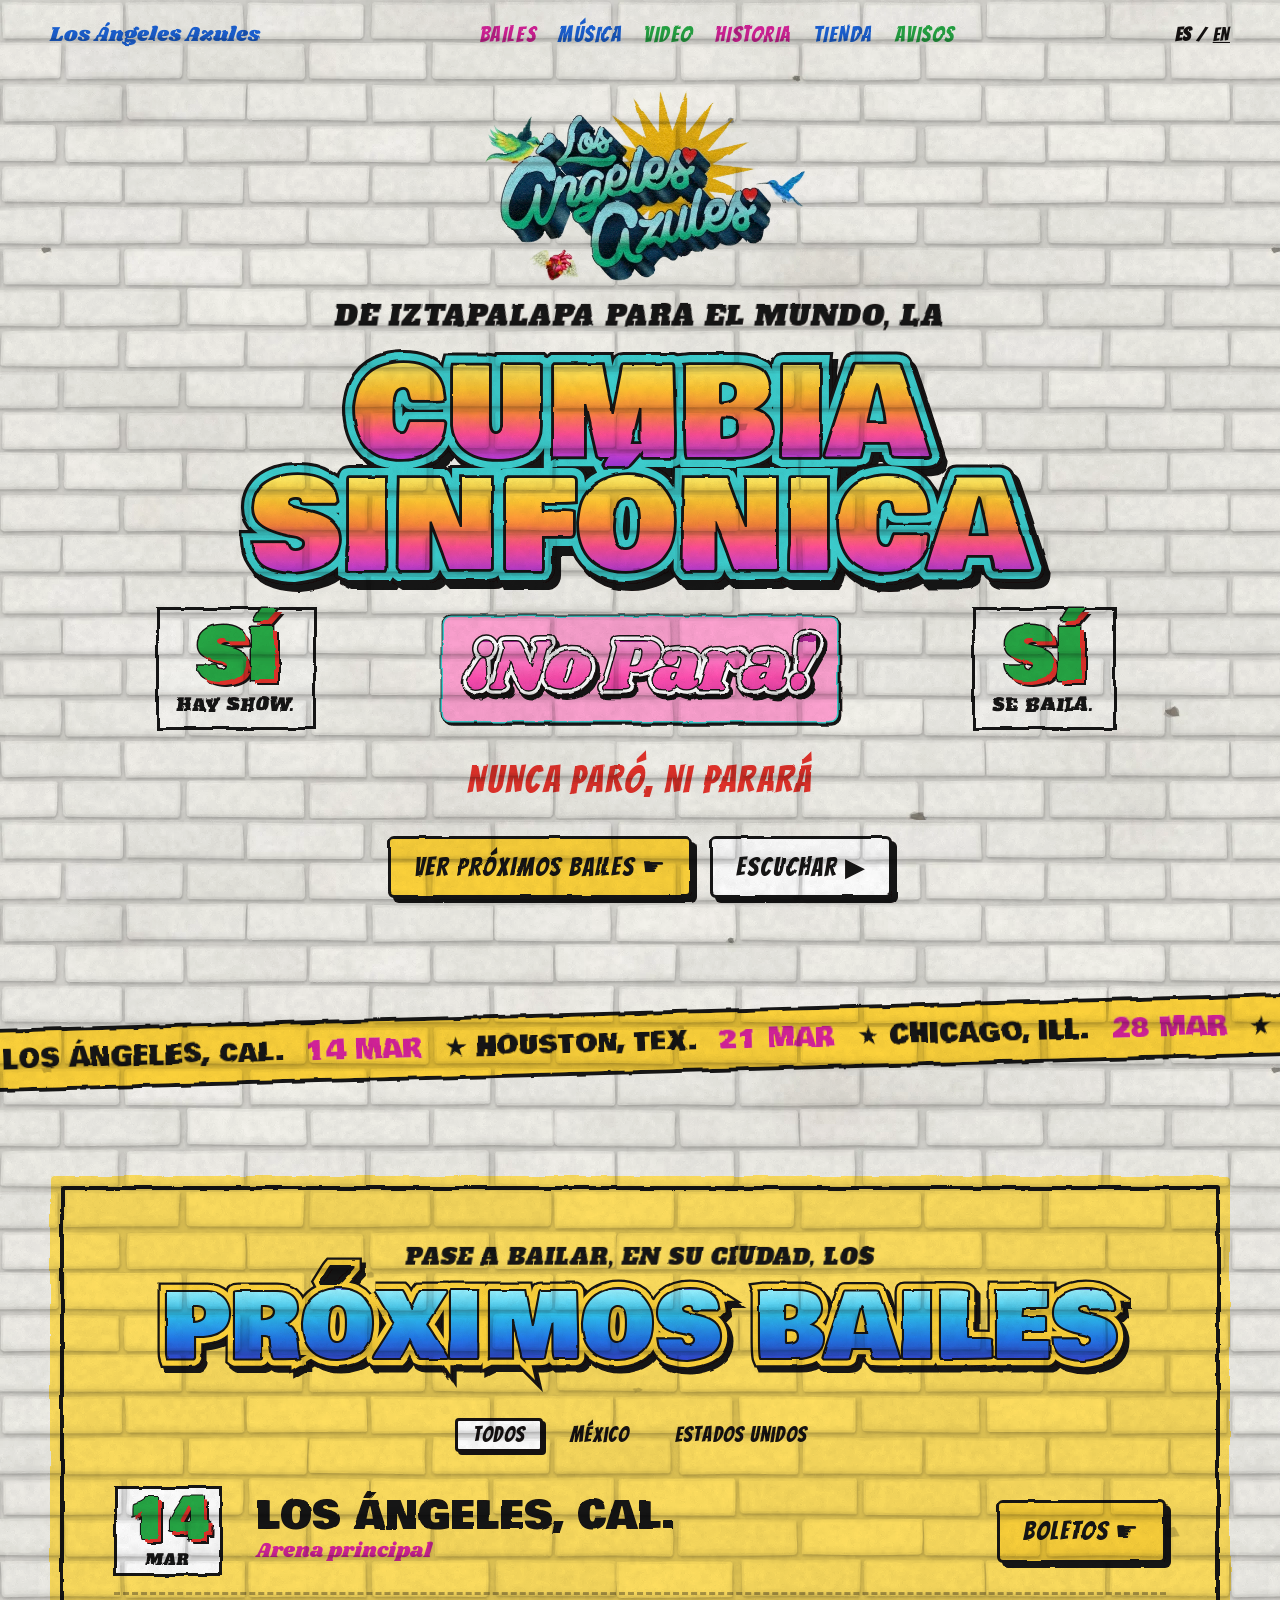
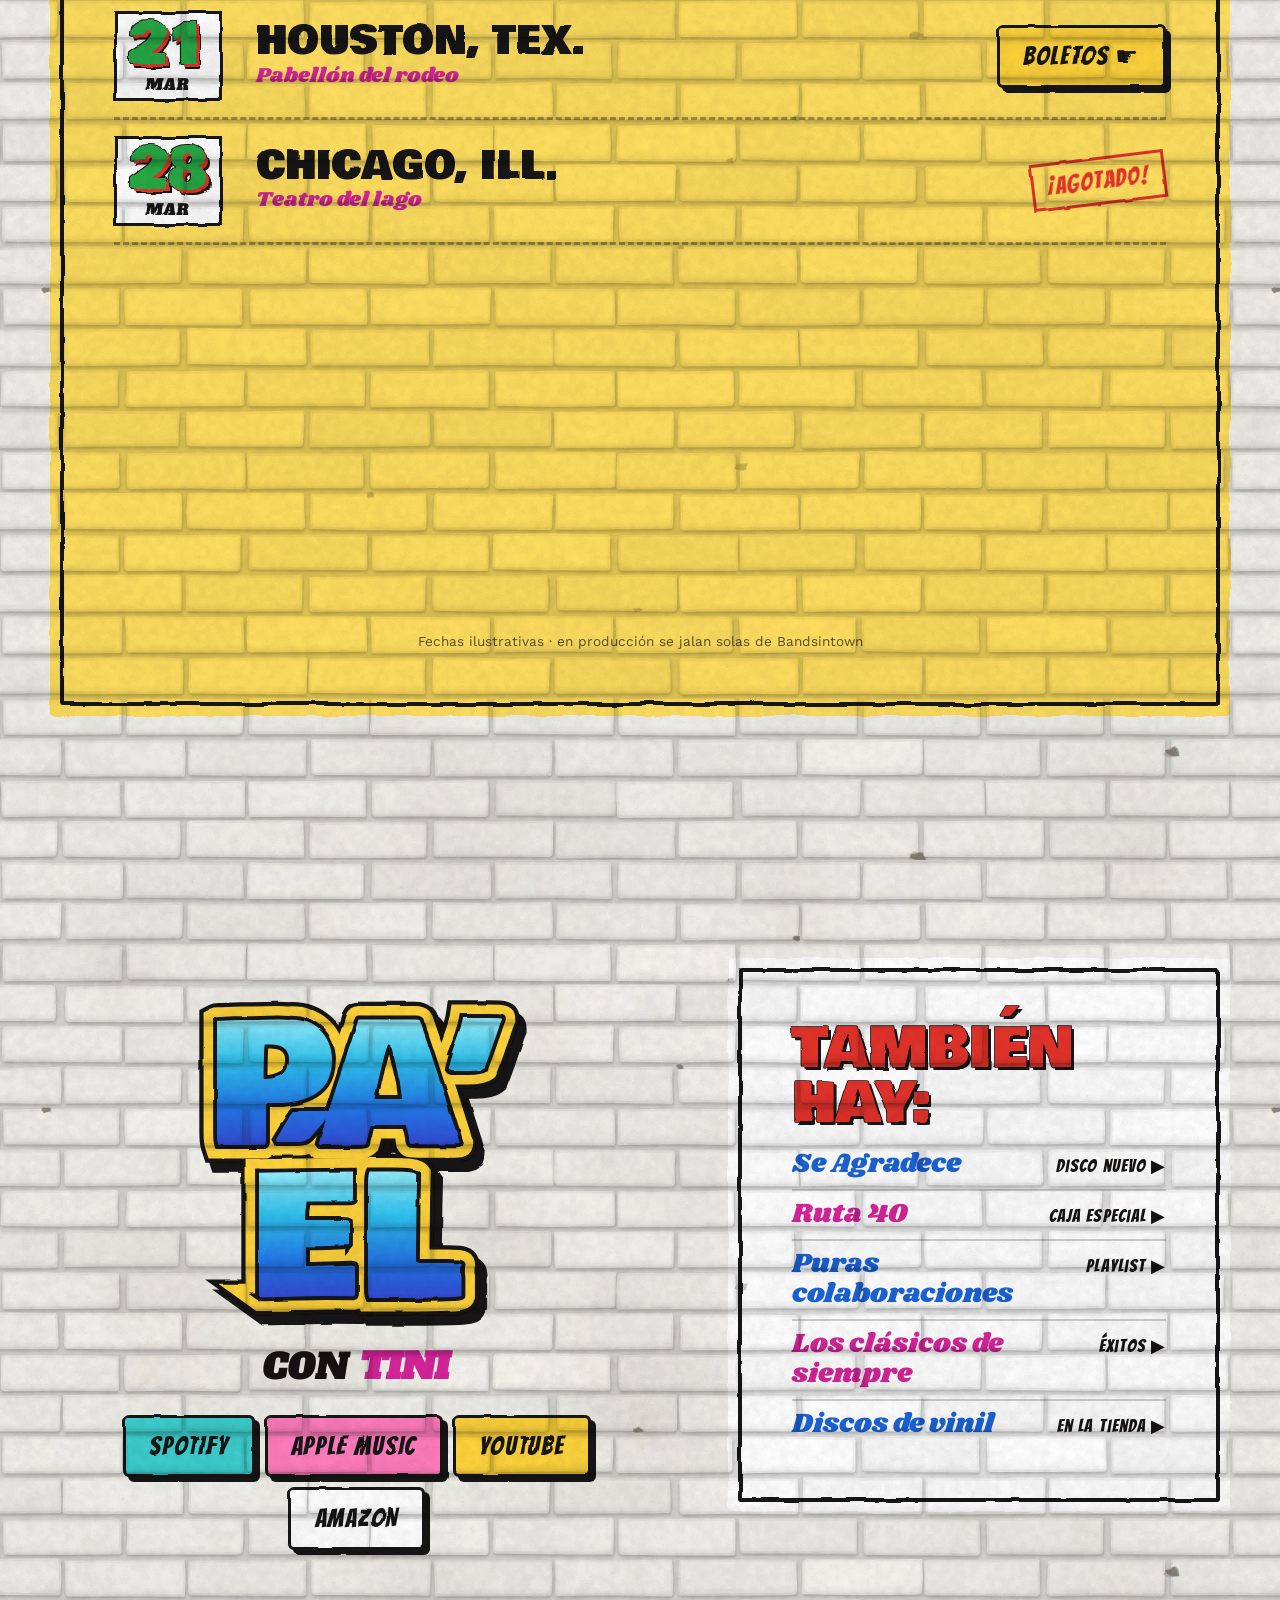
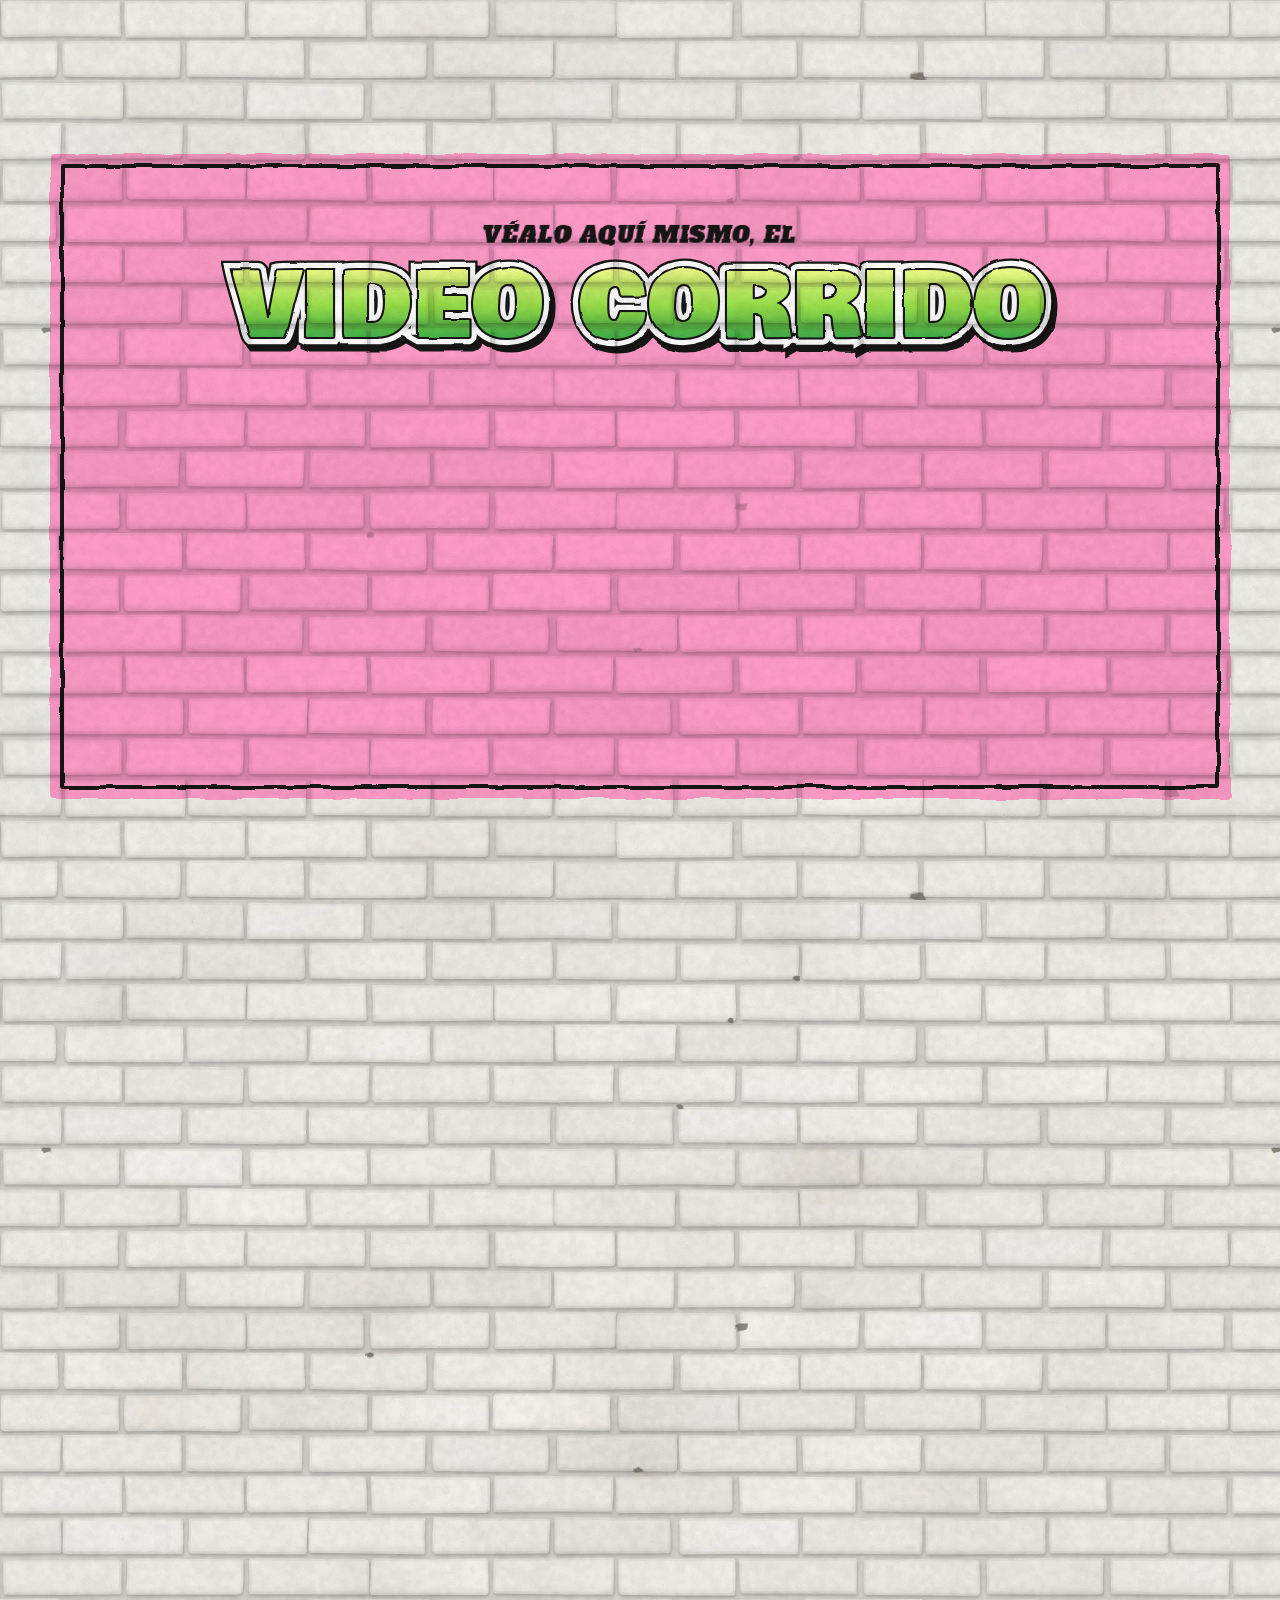
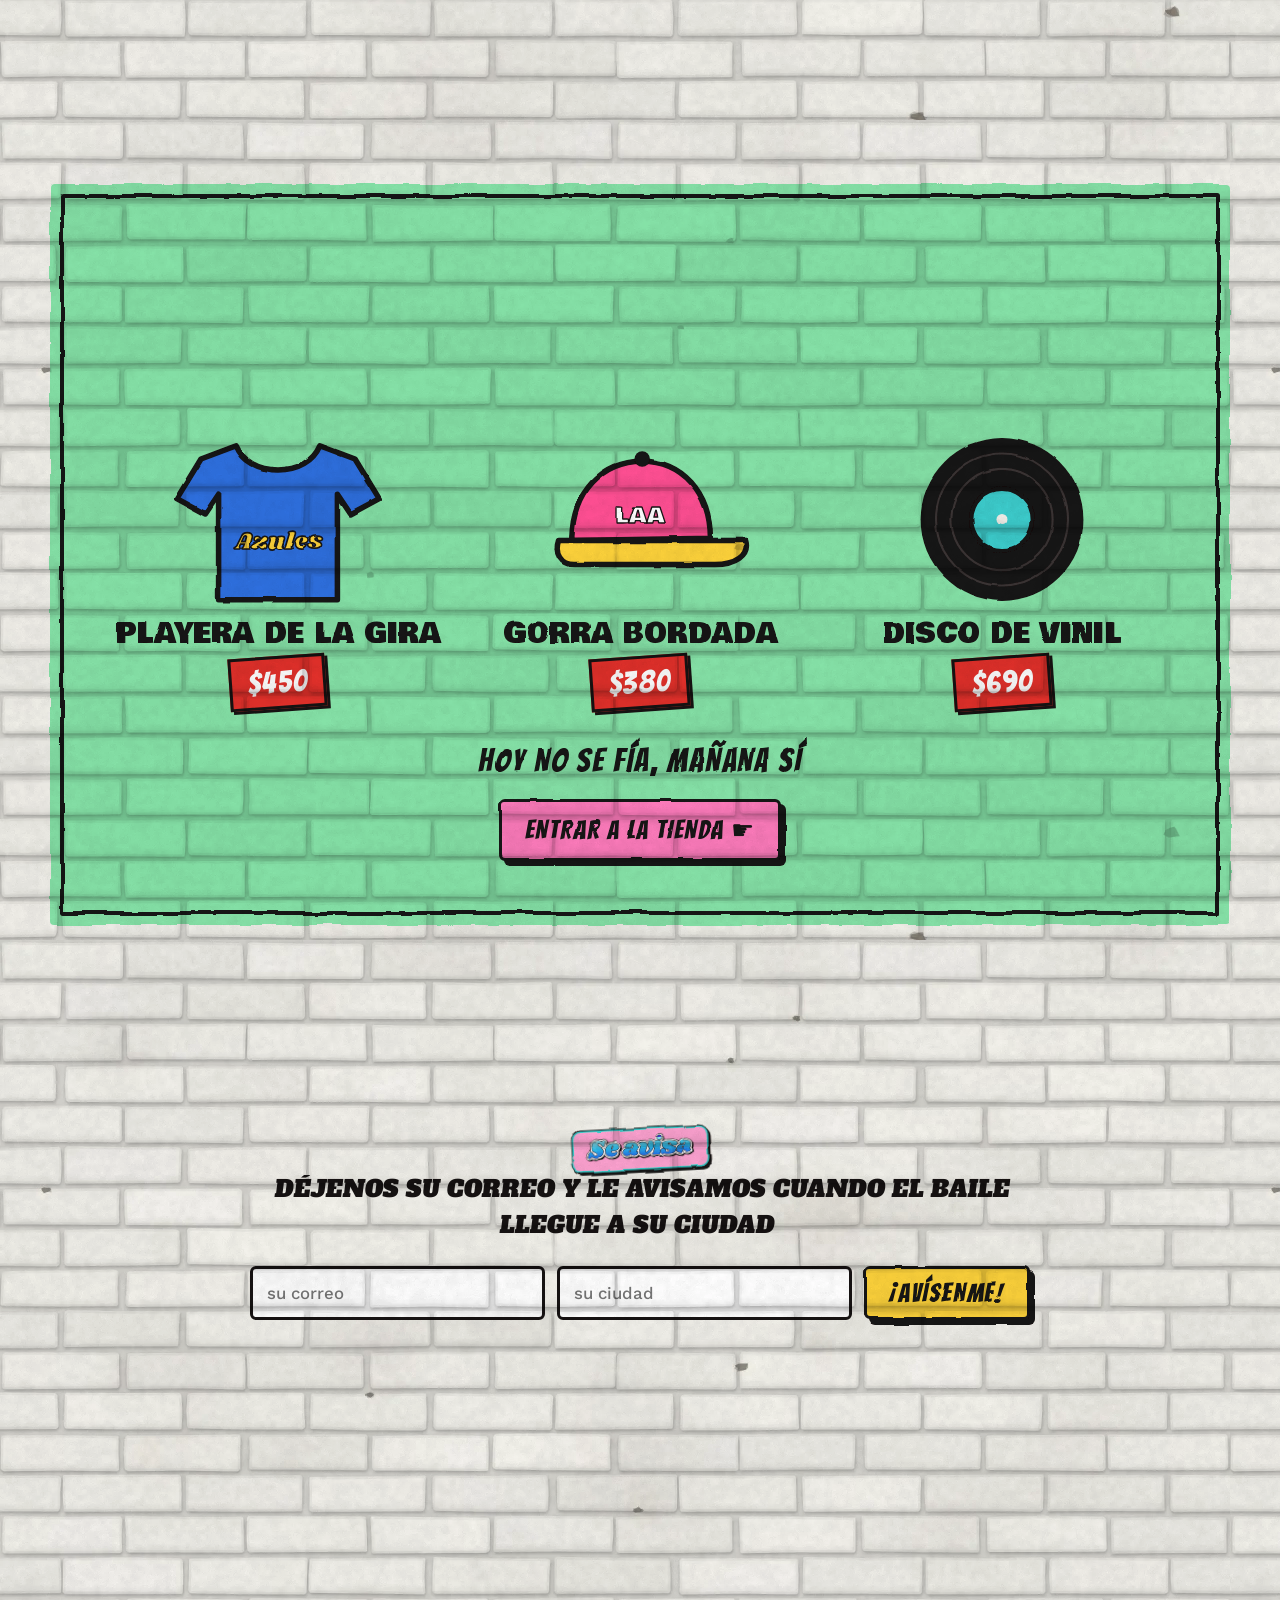
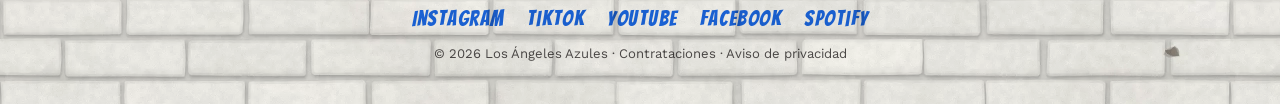
==== commit d8aedb77: "Propuesta B: "SÍ hay show" en lugar de "SÍ hay baile" Co-Authored-By: Claude Opus 5.5 <noreply@anthr" ====
--- a/propuesta/barda-blanca.html
+++ b/propuesta/barda-blanca.html
@@ -251,7 +251,7 @@
     <p class="serif">De Iztapalapa para el mundo, la</p>
     <p class="rotulo grande" aria-hidden="true">Cumbia <br class="br-m">Sinfónica</p>
     <div class="fila">
-      <div class="caja"><span class="no">SÍ</span><small>hay baile.</small></div>
+      <div class="caja"><span class="no">SÍ</span><small>hay show.</small></div>
       <div class="banda"><p class="rotulo script">¡No Para!</p></div>
       <div class="caja"><span class="no">SÍ</span><small>se baila.</small></div>
     </div>
